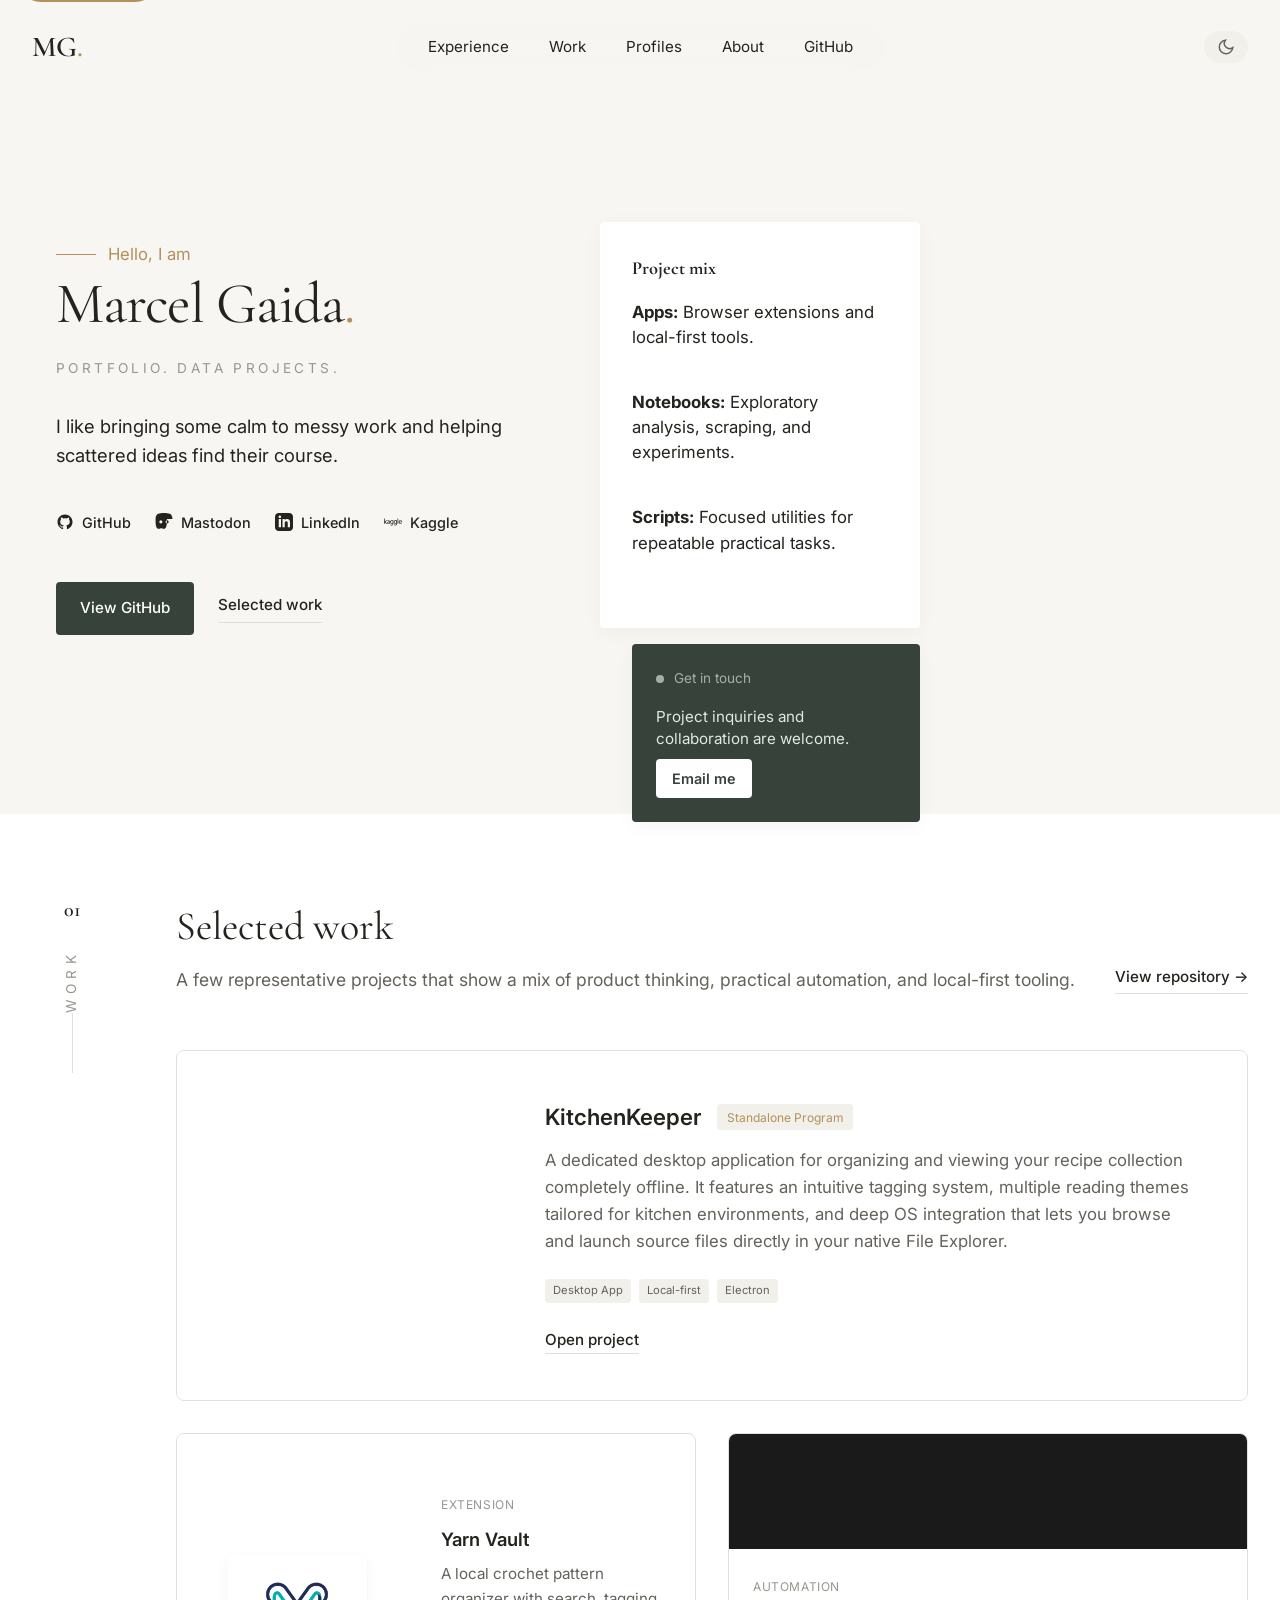
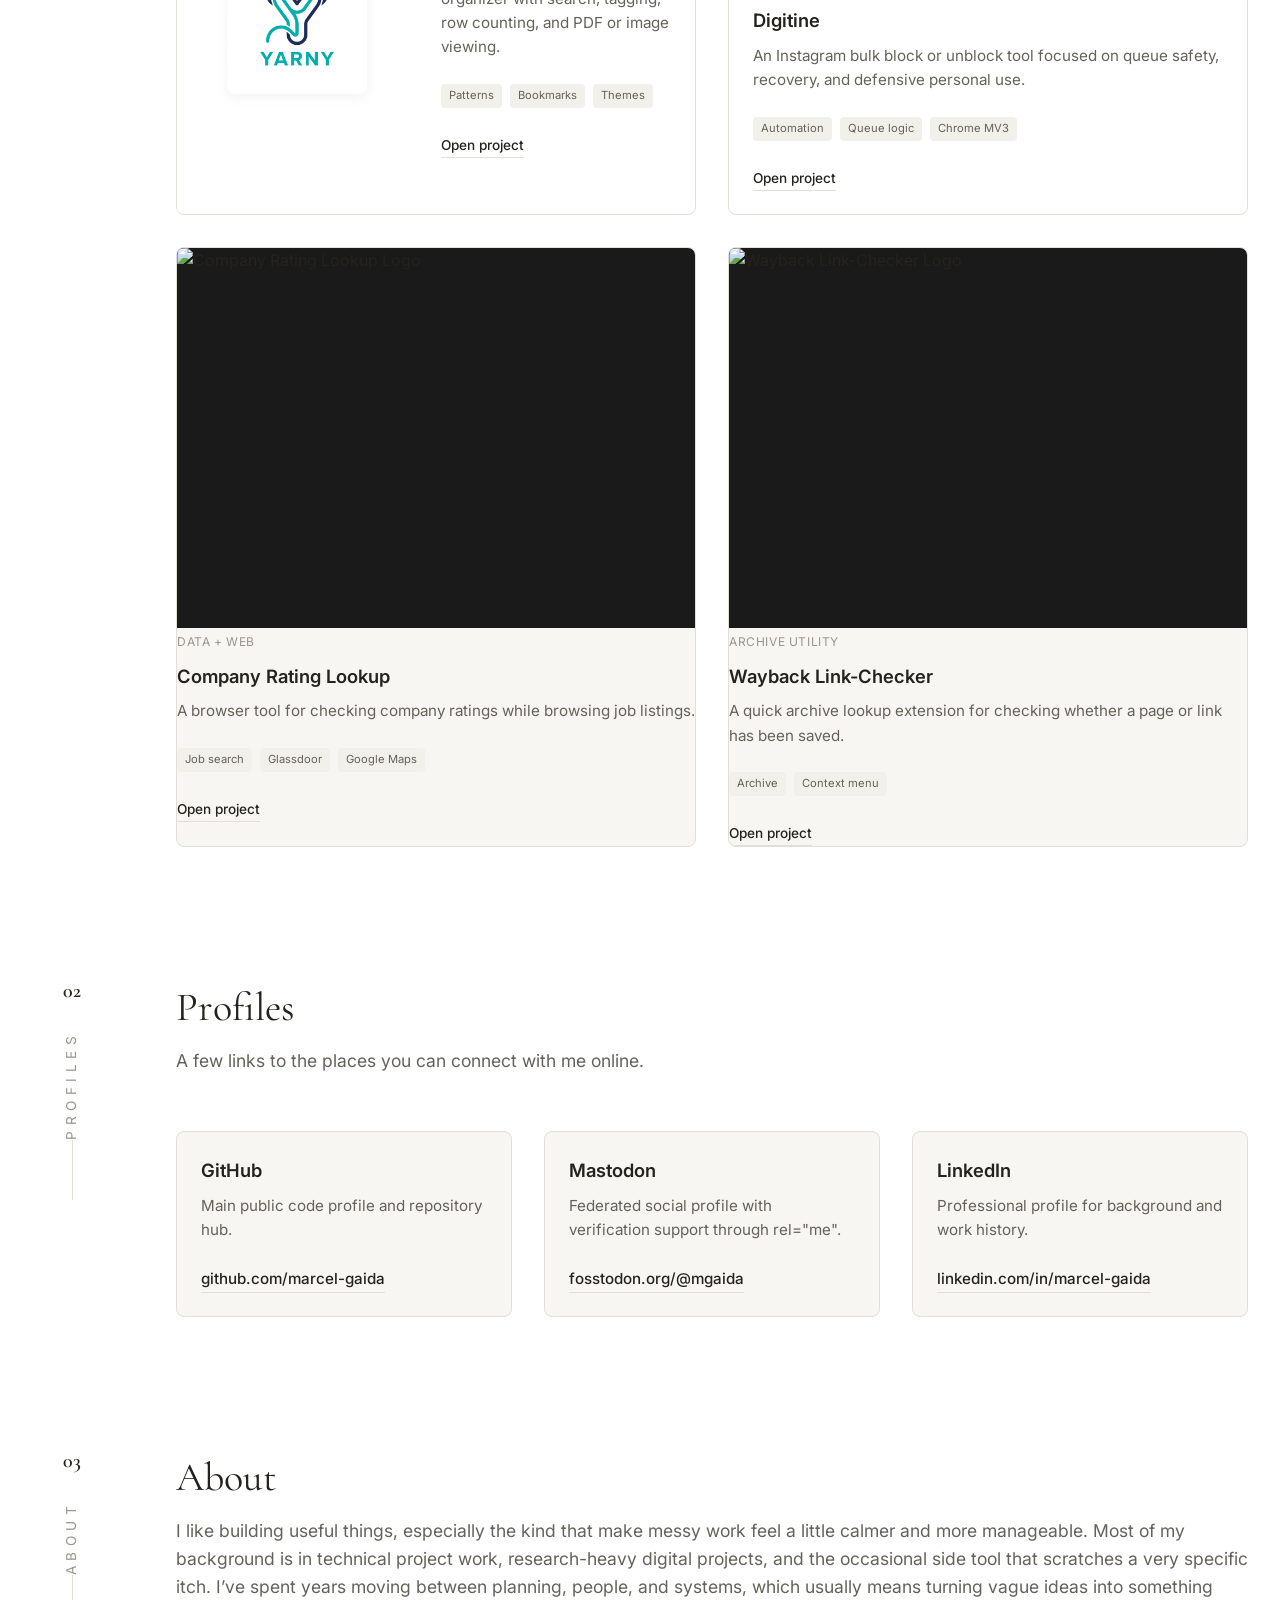
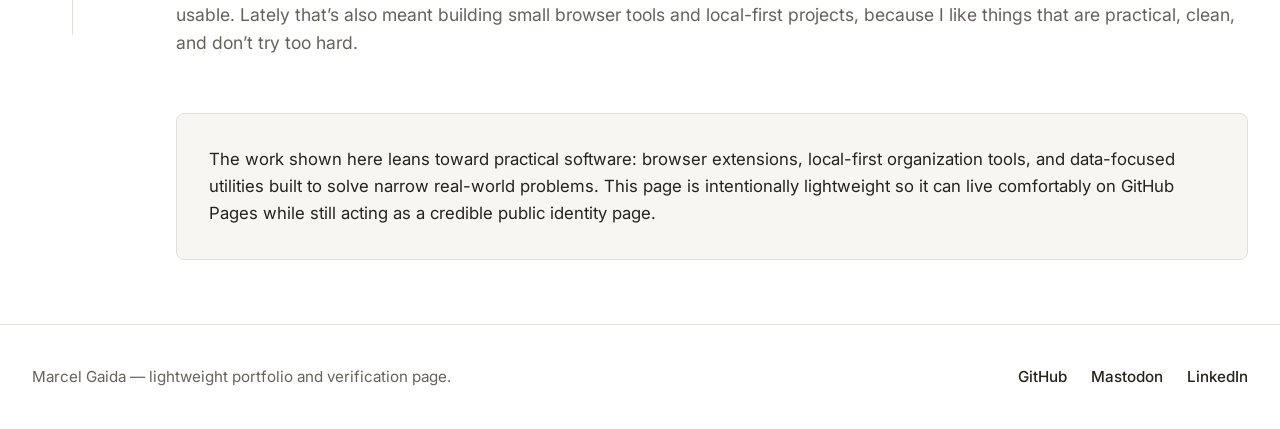
==== index.html @ 569f51d3 "Update index.html" ====
<!doctype html>
<html lang="en">
<head>
  <meta charset="utf-8">
  <meta name="viewport" content="width=device-width, initial-scale=1">
  <title>Marcel Gaida — Projects and profiles</title>
  <meta name="description" content="Marcel Gaida's personal homepage: a verification-friendly portfolio with selected projects, profile links">
  <meta property="og:title" content="Marcel Gaida">
  <meta property="og:description" content="Projects, profiles, and verification links.">
  <meta property="og:type" content="website">
  <meta name="theme-color" content="#f7f6f2">
  <link rel="me" href="https://github.com/marcel-gaida">
  <link rel="me" href="https://fosstodon.org/@mgaida">
  <link rel="me" href="https://linkedin.com/in/marcel-gaida">
  <link rel="stylesheet" href="style.css">
</head>
<body>
  <a class="skip-link" href="#content" style="position:absolute;left:1rem;top:-3rem;background:var(--accent);color:#fff;padding:.75rem 1rem;border-radius:999px;z-index:30;">Skip to content</a>
  <header class="site-header" id="top">
    <div class="container header-inner">
      <div class="header-left">
        <a class="brand" href="#top" aria-label="Marcel Gaida home">
          MG<span class="dot">.</span>
        </a>
      </div>
      <nav class="nav" aria-label="Primary">
        <a href="experience.html">Experience</a>
        <a href="#work">Work</a>
        <a href="#profiles">Profiles</a>
        <a href="#about">About</a>
        <a href="https://github.com/marcel-gaida" target="_blank" rel="me noopener noreferrer">GitHub</a>
      </nav>
      <div class="header-right">
        <button class="theme-toggle" type="button" data-theme-toggle aria-label="Switch to dark mode"></button>
      </div>
    </div>
  </header>

  <main id="content">
    <section class="container hero" aria-labelledby="intro-title">
      <div class="hero-left">
        <div class="hello-text"><span class="line"></span> Hello, I am  </div>
        <h1 id="intro-title" style="font-size: clamp(2.8rem, 4.5vw, 5.5rem);">Marcel Gaida<span class="dot">.</span></h1>
        <div class="subtitle">PORTFOLIO. DATA PROJECTS.</div>
        <p>I like bringing some calm to messy work and helping scattered ideas find their course.</p>
        
        <div class="social-row">
          <a href="https://github.com/marcel-gaida" target="_blank" rel="me noopener noreferrer"><svg width="18" height="18" viewBox="0 0 24 24" fill="currentColor"><path d="M12 2C6.477 2 2 6.477 2 12c0 4.42 2.865 8.166 6.839 9.489.5.092.682-.217.682-.482 0-.237-.008-.866-.013-1.7-2.782.603-3.369-1.34-3.369-1.34-.454-1.156-1.11-1.462-1.11-1.462-.908-.62.069-.608.069-.608 1.003.07 1.531 1.03 1.531 1.03.892 1.529 2.341 1.087 2.91.831.092-.646.35-1.086.636-1.336-2.22-.253-4.555-1.11-4.555-4.943 0-1.091.39-1.984 1.029-2.683-.103-.253-.446-1.27.098-2.647 0 0 .84-.269 2.75 1.025A9.578 9.578 0 0112 6.836c.85.004 1.705.114 2.504.336 1.909-1.294 2.747-1.025 2.747-1.025.546 1.379.203 2.394.1 2.647.64.699 1.028 1.592 1.028 2.683 0 3.842-2.339 4.687-4.566 4.935.359.309.678.919.678 1.852 0 1.336-.012 2.415-.012 2.743 0 .267.18.578.688.48C19.138 20.161 22 16.416 22 12c0-5.523-4.477-10-10-10z"/></svg> GitHub</a>
          <a href="https://fosstodon.org/@mgaida" target="_blank" rel="me noopener noreferrer"><svg width="18" height="18" viewBox="0 0 24 24" fill="currentColor"><path d="M23.193 7.879c0-5.206-3.411-6.732-3.411-6.732C18.062.357 15.108 0 12 0h-.005c-3.103 0-6.056.357-7.776 1.147 0 0-3.411 1.526-3.411 6.732 0 1.192-.023 2.618.015 4.129.124 5.092.934 9.043 4.135 9.043 1.708 0 2.331-.837 3.356-.837 1.025 0 1.648.837 3.356.837 3.2 0 4.01-3.95 4.135-9.043.039-1.511.015-2.937.015-4.129zm-15.35 6.071c-1.127 0-2.031-.96-2.031-2.148 0-1.189.904-2.149 2.031-2.149 1.127 0 2.031.96 2.031 2.149 0 1.188-.904 2.148-2.031 2.148zm8.314 0c-1.127 0-2.031-.96-2.031-2.148 0-1.189.904-2.149 2.031-2.149 1.127 0 2.031.96 2.031 2.149 0 1.188-.904 2.148-2.031 2.148z"/></svg> Mastodon</a>
          <a href="https://linkedin.com/in/marcel-gaida" target="_blank" rel="me noopener noreferrer"><svg width="18" height="18" viewBox="0 0 24 24" fill="currentColor"><path d="M19 0h-14c-2.761 0-5 2.239-5 5v14c0 2.761 2.239 5 5 5h14c2.762 0 5-2.239 5-5v-14c0-2.761-2.238-5-5-5zm-11 19h-3v-11h3v11zm-1.5-12.268c-.966 0-1.75-.79-1.75-1.764s.784-1.764 1.75-1.764 1.75.79 1.75 1.764-.783 1.764-1.75 1.764zm13.5 12.268h-3v-5.604c0-3.368-4-3.113-4 0v5.604h-3v-11h3v1.765c1.396-2.586 7-2.777 7 2.476v6.759z"/></svg> LinkedIn</a>
          <a href="https://www.kaggle.com/mgaida" target="_blank" rel="me noopener noreferrer"><svg width="18" height="18" viewBox="0 0 24 24" fill="currentColor"><path d="M.1025 7.3475c-.0681 0-.1022.0341-.1022.102v6.752c0 .0681.034.1022.1022.1022h.7049c.068 0 .1022-.034.1022-.1023v-1.481l.4187-.3985 1.5016 1.91c.041.0477.0884.0716.143.0716h.9091c.0476 0 .0748-.0135.0817-.0407.0135-.041.0066-.075-.0206-.1023l-1.9816-2.4618 1.9002-1.8384c.0204-.0205.0237-.051.01-.092-.0137-.0339-.0408-.051-.0816-.051h-.9398c-.0477 0-.0953.024-.143.0716L.9096 11.607V7.4496c0-.0679-.0342-.102-.1022-.102zm18.0417 0c-.068 0-.102.0341-.102.102v6.752c0 .0681.034.102.102.102h.705c.068 0 .102-.034.102-.102v-6.752c0-.068-.034-.102-.102-.102zM5.961 9.6254c-.5653 0-1.11.1806-1.6343.5415-.0545.0545-.0648.102-.0307.143l.3676.5208c.0272.0477.0717.0545.133.0204.3948-.2722.783-.4086 1.1644-.4086.2927 0 .5158.0886.669.2656.1532.1771.2197.3917.1992.6436-.6606.0681-1.1545.1495-1.4813.245-.8308.2383-1.2461.6913-1.2461 1.3586 0 .4222.1533.7695.4598 1.0419.3132.2654.6845.3982 1.1134.3982.4698 0 .8545-.1125 1.1542-.3372v.1432c0 .0682.0374.102.1123.102h.7048c.068 0 .102-.0338.102-.102V11.372c0-.6604-.2245-1.1406-.6739-1.4403-.3065-.2043-.6776-.3063-1.1134-.3063zm4.3225 0c-.6742 0-1.195.2622-1.5627.7865-.3133.4359-.4699.9671-.4699 1.5936 0 .6604.1634 1.2087.4903 1.6444.3744.4972.892.7455 1.5526.7455.5313 0 .9567-.1327 1.2768-.3982v.531c0 .858-.4122 1.287-1.236 1.287-.361 0-.732-.1907-1.1132-.572a.098.098 0 00-.0716-.0306c-.034 0-.0613.0102-.0817.0307l-.4802.48c-.0408.0613-.0375.1124.0103.1532.1361.1157.2554.2129.3576.2911.102.0783.1905.1413.2656.189.354.1975.7284.2961 1.1235.2961.6808 0 1.207-.1925 1.5781-.577.3711-.3848.5567-.9484.5567-1.6903V9.8196c0-.068-.034-.102-.102-.102h-.705c-.0682 0-.1021.034-.1021.102v.2043c-.3471-.2657-.7763-.3985-1.287-.3985zm4.8021 0c-.6742 0-1.195.2622-1.5627.7865-.3132.4359-.4699.9671-.4699 1.5936 0 .6604.1633 1.2087.4903 1.6444.3744.4972.892.7455 1.5526.7455.5311 0 .9566-.1327 1.2768-.3982v.531c0 .858-.4122 1.287-1.236 1.287-.361 0-.732-.1907-1.1133-.572a.098.098 0 00-.0716-.0306c-.034 0-.0612.0102-.0816.0307l-.48.48c-.0409.0613-.0376.1124.01.1532.1363.1157.2555.2129.3576.2911.1021.0783.1906.1413.2657.189.354.1975.7285.2961 1.1237.2961.6808 0 1.2068-.1925 1.5781-.577.371-.3848.5565-.9484.5565-1.6903V9.8196c0-.068-.034-.102-.102-.102h-.7049c-.0682 0-.1022.034-.1022.102v.2043c-.3474-.2657-.7763-.3985-1.287-.3985zm6.7457 0c-.6537 0-1.185.211-1.5936.6332-.4427.4632-.664 1.0283-.664 1.6956 0 .7083.225 1.2905.6743 1.7467.463.463 1.042.6945 1.7366.6945.6467 0 1.2154-.1838 1.7057-.5515.0545-.041.0545-.0884 0-.143l-.4802-.4903c-.041-.0409-.0919-.0409-.1533 0-.2998.2112-.6368.3167-1.0112.3167-.4222 0-.7729-.119-1.052-.3576-.2452-.2248-.3882-.5038-.429-.8375h3.3197c.0679 0 .1022-.0341.1022-.1023l.01-.2244c.0341-.6878-.1668-1.26-.6025-1.7162-.4224-.4426-.9432-.664-1.5627-.664zm-.0206.7865c.3268 0 .6062.1056.8377.3166.2452.211.371.4734.378.7865h-2.4618c.0613-.3269.2077-.5925.4392-.7968.2313-.2042.5004-.3063.8069-.3063zm-11.4249.102c.6196 0 1.0146.2181 1.1848.6538v1.6854c-.1702.4358-.5755.6538-1.2155.6538-.3133 0-.5687-.0986-.7661-.2963-.2656-.2518-.3983-.6538-.3983-1.2053 0-.9941.3984-1.4914 1.1951-1.4914zm4.802 0c.6196 0 1.0148.2181 1.1851.6538h-.0002v1.6854c-.1703.4358-.5755.6538-1.2155.6538-.3132 0-.5686-.0986-.7661-.2963-.2655-.2518-.3983-.6538-.3983-1.2053 0-.9941.3983-1.4914 1.195-1.4914zm-8.3586 1.6547v1.0215c-.286.286-.6675.412-1.1441.3779-.1703-.0135-.32-.0663-.4493-.1582-.1294-.0919-.2045-.2129-.2249-.3627-.0341-.2657.1158-.47.4495-.6129.2452-.1088.7013-.1974 1.3688-.2656z"/></svg> Kaggle</a>
        </div>
        
        <div class="hero-actions">
          <a href="https://github.com/marcel-gaida" target="_blank" rel="me noopener noreferrer" class="button button-primary">View GitHub</a>
          <a href="#work" class="text-link underlined">Selected work</a>
        </div>
      </div>
      <div class="hero-right">
        <div class="image-card"></div>
        <div class="quote-stack">
          <div class="quote-card">
            <h3 style="margin-bottom:1rem; font-size:1.15rem; font-family: var(--serif);">Project mix</h3>
            <p style="margin-top:0;"><strong>Apps:</strong> Browser extensions and local-first tools.</p>
            <p style="margin-top:0.5rem;"><strong>Notebooks:</strong> Exploratory analysis, scraping, and experiments.</p>
            <p style="margin-top:0.5rem;"><strong>Scripts:</strong> Focused utilities for repeatable practical tasks.</p>
          </div>
          <div class="current-card">
            <div class="current-label"><span class="pulse"></span> Get in touch</div>
            <p style="margin-bottom: 0.25rem;">Project inquiries and collaboration are welcome.</p>
            <a href="mailto:ankbuu3en@mozmail.com" target="_blank" rel="noopener noreferrer" class="button" style="display: inline-block; background: #fff; color: var(--green); padding: 0.5rem 1rem; border-radius: 4px; font-weight: 600; font-size: 0.9rem; margin-top: 0.25rem; text-decoration: none;">Email me</a>
          </div>
        </div>
      </div>
    </section>

    <section class="projects-section" id="work">
      <div class="projects-layout">
        <div class="projects-sidebar">
          <div class="sidebar-sticky">
            <div class="section-number">01</div>
            <div class="section-label">WORK</div>
          </div>
        </div>
        <div class="projects-content">
          <div class="section-head-new">
            <div>
              <h2 id="work-title">Selected work</h2>
              <p>A few representative projects that show a mix of product thinking, practical automation, and local-first tooling.</p>
            </div>
            <a href="https://github.com/marcel-gaida/five_sugar" target="_blank" rel="noopener noreferrer" class="text-link underlined">View repository &rarr;</a>
          </div>
          
          <div class="projects-grid">
            <!-- Featured -->
            <article class="project-card featured">
              <div class="project-media" style="background: url('https://raw.githubusercontent.com/marcel-gaida/five_sugar/6c8b5cc344b07d3a17465a9614760d9f1d17082a/apps/kitchenvault/icons/icon256.png') no-repeat center center; background-size: contain; background-color: var(--panel);"></div>
              <div class="project-body">
                <div>
                  <div class="project-header">
                    <h3>KitchenKeeper</h3>
                    <span class="badge">Standalone Program</span>
                  </div>
                  <p>A dedicated desktop application for organizing and viewing your recipe collection completely offline. It features an intuitive tagging system, multiple reading themes tailored for kitchen environments, and deep OS integration that lets you browse and launch source files directly in your native File Explorer.</p>
                  
                  <div class="tag-row">
                    <span class="tag">Desktop App</span>
                    <span class="tag">Local-first</span>
                    <span class="tag">Electron</span>
                  </div>
                  <div style="margin-top:1.5rem">
                    <a href="https://github.com/marcel-gaida/five_sugar/releases/tag/v1.0.0" target="_blank" rel="noopener noreferrer" class="text-link underlined">Open project</a>
                  </div>
                </div>
              </div>
            </article>

            <!-- Regular Cards -->
            <div class="smalls">
              <article class="project-card">
                <div class="project-media">
                  <img src="images/yarny_logo.png" alt="Yarn Vault Logo">
                </div>
                <div class="project-body">
                  <div class="project-header" style="margin-bottom:0.5rem">
                    <span style="font-size: 0.75rem; text-transform:uppercase; color:var(--faint); letter-spacing:0.05em;">Extension</span>
                  </div>
                  <h3>Yarn Vault</h3>
                  <p>A local crochet pattern organizer with search, tagging, row counting, and PDF or image viewing.</p>
                  <div class="tag-row" style="margin-bottom:1.5rem"><span class="tag">Patterns</span><span class="tag">Bookmarks</span><span class="tag">Themes</span></div>
                  <div><a href="https://github.com/marcel-gaida/five_sugar/tree/main/apps/yarnvault" target="_blank" class="text-link underlined" style="font-size:0.85rem">Open project</a></div>
                </div>
              </article>
              
              <article class="project-card" data-layout="stack">
                <div class="project-media" style="background-image: url('https://images.unsplash.com/photo-1455390582262-044cdead27d8?w=600&q=80')"></div>
                <div class="project-body">
                  <div class="project-header" style="margin-bottom:0.5rem">
                    <span style="font-size: 0.75rem; text-transform:uppercase; color:var(--faint); letter-spacing:0.05em;">Automation</span>
                  </div>
                  <h3>Digitine</h3>
                  <p>An Instagram bulk block or unblock tool focused on queue safety, recovery, and defensive personal use.</p>
                  <div class="tag-row" style="margin-bottom:1.5rem"><span class="tag">Automation</span><span class="tag">Queue logic</span><span class="tag">Chrome MV3</span></div>
                  <div><a href="https://github.com/marcel-gaida/five_sugar/tree/main/apps/digitine" target="_blank" class="text-link underlined" style="font-size:0.85rem">Open project</a></div>
                </div>
              </article>
              
              <article class="project-card">
                <div class="project-media">
                  <img src="https://raw.githubusercontent.com/marcel-gaida/five_sugar/main/apps/company-rating-lookup-1.1.6/icons/icon_overview_128.png" alt="Company Rating Lookup Logo">
                </div>
                <div class="project-body">
                  <div class="project-header" style="margin-bottom:0.5rem">
                    <span style="font-size: 0.75rem; text-transform:uppercase; color:var(--faint); letter-spacing:0.05em;">Data + web</span>
                  </div>
                  <h3>Company Rating Lookup</h3>
                  <p>A browser tool for checking company ratings while browsing job listings.</p>
                  <div class="tag-row" style="margin-bottom:1.5rem"><span class="tag">Job search</span><span class="tag">Glassdoor</span><span class="tag">Google Maps</span></div>
                  <div><a href="https://github.com/marcel-gaida/five_sugar/tree/main/apps/company-rating-lookup-1.1.6" target="_blank" class="text-link underlined" style="font-size:0.85rem">Open project</a></div>
                </div>
              </article>
              
              <article class="project-card">
                <div class="project-media">
                  <img src="https://raw.githubusercontent.com/marcel-gaida/five_sugar/main/apps/waybacklinkcheckerext/icon_full.png" alt="Wayback Link-Checker Logo">
                </div>
                <div class="project-body">
                   <div class="project-header" style="margin-bottom:0.5rem">
                    <span style="font-size: 0.75rem; text-transform:uppercase; color:var(--faint); letter-spacing:0.05em;">Archive utility</span>
                  </div>
                  <h3>Wayback Link-Checker</h3>
                  <p>A quick archive lookup extension for checking whether a page or link has been saved.</p>
                  <div class="tag-row" style="margin-bottom:1.5rem"><span class="tag">Archive</span><span class="tag">Context menu</span></div>
                  <div><a href="https://github.com/marcel-gaida/five_sugar/tree/main/apps/waybacklinkcheckerext" target="_blank" class="text-link underlined" style="font-size:0.85rem">Open project</a></div>
                </div>
              </article>
            </div>
          </div>
        </div>
      </div>
    </section>
    
    <section class="projects-section" id="profiles" style="padding-top: 0;">
      <div class="projects-layout">
        <div class="projects-sidebar">
          <div class="sidebar-sticky" style="top: 2rem;">
            <div class="section-number">02</div>
            <div class="section-label">PROFILES</div>
          </div>
        </div>
        <div class="projects-content">
          <div class="section-head-new">
            <div>
              <h2 id="profiles-title">Profiles</h2>
              <p>A few links to the places you can connect with me online.</p>
            </div>
          </div>
          
          <div class="smalls" style="grid-template-columns: repeat(auto-fit, minmax(200px, 1fr));">
            <article class="project-card" style="padding: 1.5rem;">
              <h3 style="font-size: 1.15rem; margin-bottom: 0.5rem;">GitHub</h3>
              <p style="color: var(--muted); margin-bottom: 1.5rem; font-size: 0.95rem;">Main public code profile and repository hub.</p>
              <a class="text-link underlined" rel="me" href="https://github.com/marcel-gaida" target="_blank" rel="noopener noreferrer">github.com/marcel-gaida</a>
            </article>
            
            <article class="project-card" style="padding: 1.5rem;">
              <h3 style="font-size: 1.15rem; margin-bottom: 0.5rem;">Mastodon</h3>
              <p style="color: var(--muted); margin-bottom: 1.5rem; font-size: 0.95rem;">Federated social profile with verification support through rel="me".</p>
              <a class="text-link underlined" rel="me" href="https://fosstodon.org/@mgaida" target="_blank" rel="noopener noreferrer">fosstodon.org/@mgaida</a>
            </article>
            
            <article class="project-card" style="padding: 1.5rem;">
              <h3 style="font-size: 1.15rem; margin-bottom: 0.5rem;">LinkedIn</h3>
              <p style="color: var(--muted); margin-bottom: 1.5rem; font-size: 0.95rem;">Professional profile for background and work history.</p>
              <a class="text-link underlined" rel="me" href="https://linkedin.com/in/marcel-gaida" target="_blank" rel="noopener noreferrer">linkedin.com/in/marcel-gaida</a>
            </article>
          </div>
        </div>
      </div>
    </section>

    <section class="projects-section" id="about" style="padding-top: 0; padding-bottom: 4rem;">
      <div class="projects-layout">
        <div class="projects-sidebar">
          <div class="sidebar-sticky" style="top: 2rem;">
            <div class="section-number">03</div>
            <div class="section-label">ABOUT</div>
          </div>
        </div>
        <div class="projects-content">
          <div class="section-head-new">
            <div>
              <h2 id="about-title">About</h2>
              <p>I like building useful things, especially the kind that make messy work feel a little calmer and more manageable. Most of my background is in technical project work, research-heavy digital projects, and the occasional side tool that scratches a very specific itch. I’ve spent years moving between planning, people, and systems, which usually means turning vague ideas into something usable. Lately that’s also meant building small browser tools and local-first projects, because I like things that are practical, clean, and don’t try too hard.</p>
            </div>
          </div>
          <div class="project-card" style="padding: 2rem;">
            <p style="color: var(--text); font-size: 1.05rem; line-height: 1.6;">The work shown here leans toward practical software: browser extensions, local-first organization tools, and data-focused utilities built to solve narrow real-world problems. This page is intentionally lightweight so it can live comfortably on GitHub Pages while still acting as a credible public identity page.</p>
          </div>
        </div>
      </div>
    </section>
  </main>
  
  <footer style="padding: 2.5rem 0; text-align: left; color: var(--muted); font-size: 0.95rem; background: var(--panel); border-top: 1px solid var(--border);">
    <div class="container" style="display: flex; justify-content: space-between; align-items: center; flex-wrap: wrap; gap: 1rem;">
      <p>Marcel Gaida — lightweight portfolio and verification page.</p>
      <div style="display: flex; gap: 1.5rem;">
        <a href="https://github.com/marcel-gaida" target="_blank" rel="me noopener noreferrer" class="text-link">GitHub</a>
        <a href="https://fosstodon.org/@mgaida" target="_blank" rel="me noopener noreferrer" class="text-link">Mastodon</a>
        <a href="https://linkedin.com/in/marcel-gaida" target="_blank" rel="me noopener noreferrer" class="text-link">LinkedIn</a>
      </div>
    </div>
  </footer>

  <script>
    (() => {
      const root = document.documentElement;
      const toggle = document.querySelector('[data-theme-toggle]');
      const saved = localStorage.getItem('theme');
      const prefersDark = matchMedia('(prefers-color-scheme: dark)').matches;
      let theme = saved || (prefersDark ? 'dark' : 'light');
      const setTheme = (next) => {
        theme = next;
        root.setAttribute('data-theme', theme);
        localStorage.setItem('theme', theme);
        if (!toggle) return;
        toggle.setAttribute('aria-label', 'Switch to ' + (theme === 'dark' ? 'light' : 'dark') + ' mode');
        toggle.innerHTML = theme === 'dark'
          ? '<svg width="18" height="18" viewBox="0 0 24 24" fill="none" stroke="currentColor" stroke-width="2" aria-hidden="true"><circle cx="12" cy="12" r="5"></circle><path d="M12 1v2M12 21v2M4.22 4.22l1.42 1.42M18.36 18.36l1.42 1.42M1 12h2M21 12h2M4.22 19.78l1.42-1.42M18.36 5.64l1.42-1.42"></path></svg>'
          : '<svg width="18" height="18" viewBox="0 0 24 24" fill="none" stroke="currentColor" stroke-width="2" aria-hidden="true"><path d="M21 12.79A9 9 0 1 1 11.21 3 7 7 0 0 0 21 12.79z"></path></svg>';
      };
      setTheme(theme);
      if (toggle) toggle.addEventListener('click', () => setTheme(theme === 'dark' ? 'light' : 'dark'));
      
      const header = document.querySelector('.site-header');
      if(header) {
        addEventListener('scroll', () => header.classList.toggle('scrolled', scrollY > 10), { passive: true });
      }

      // Auto-detect layout
      document.querySelectorAll('.project-card').forEach(card => {
        const layout = card.getAttribute('data-layout');
        if (layout) {
          card.classList.add(layout);
          return;
        }
        
        const img = card.querySelector('.project-media img');
        if (img) {
          if (img.complete) {
            applyLayout(card, img);
          } else {
            img.onload = () => applyLayout(card, img);
          }
        }
      });
      
      function applyLayout(card, img) {
        const w = img.naturalWidth;
        const h = img.naturalHeight;
        if (!w || !h) return;
        
        const diff = Math.abs(w - h) / Math.max(w, h);
        if (diff < 0.18) {
          card.classList.add('split');
        } else if (w > h) {
          card.classList.add('stack');
        } else {
          card.classList.add('split'); // fallback
        }
      }
    })();
  </script>
  <script>
    document.addEventListener('DOMContentLoaded', () => {
      const imgs = document.querySelectorAll('.project-card.split .project-media img');
      imgs.forEach(img => {
        const tempImg = new Image();
        tempImg.crossOrigin = 'anonymous';
        tempImg.onload = () => {
          try {
            const canvas = document.createElement('canvas');
            canvas.width = tempImg.naturalWidth;
            canvas.height = tempImg.naturalHeight;
            const ctx = canvas.getContext('2d', { willReadFrequently: true });
            ctx.drawImage(tempImg, 0, 0);
            
            const isTransparent = (x, y) => {
              const pixel = ctx.getImageData(x, y, 1, 1).data;
              return pixel[3] < 10;
            };
            
            const w = canvas.width;
            const h = canvas.height;
            // Check the 4 corners, offset by 2px to avoid edge artifacts
            if (isTransparent(2, 2) && isTransparent(w - 3, 2) && isTransparent(2, h - 3) && isTransparent(w - 3, h - 3)) {
              img.classList.add('needs-padding');
            } else {
              img.classList.remove('needs-padding');
            }
          } catch (e) {
            console.warn('Could not auto-detect transparency:', e);
          }
        };
        tempImg.src = img.src;
      });
    });
  </script>
</body>
</html>
---- style.css ----
@import url('https://fonts.googleapis.com/css2?family=Cormorant+Garamond:wght@400;600&family=Inter:wght@400;500;600&display=swap');

:root, [data-theme="light"] {
  --bg: #f7f6f2;
  --panel: #ffffff;
  --panel-2: #f1f0eb;
  --text: #25231d;
  --muted: #65625b;
  --faint: #9a968f;
  --border: #e2dfd9;
  --accent: #b4915a;
  --green: #37423b;
  --shadow: 0 10px 40px rgba(0,0,0,0.06);
  --shadow-card: 0 4px 20px rgba(0,0,0,0.04);
  --radius: 8px;
  --content: 100%;

  --serif: 'Cormorant Garamond', Georgia, serif;
  --sans: 'Inter', system-ui, sans-serif;
}

[data-theme="dark"] {
  --bg: #141311;
  --panel: #1d1c1a;
  --panel-2: #2a2825;
  --text: #e6e3dd;
  --muted: #9e9a93;
  --faint: #6b6863;
  --border: #383632;
  --accent: #cfa86d;
  --green: #48574d;
  --shadow: 0 20px 40px rgba(0,0,0,0.3);
  --shadow-card: 0 4px 20px rgba(0,0,0,0.2);
}

* { box-sizing: border-box; }
body {
  margin: 0;
  background: var(--bg);
  color: var(--text);
  font-family: var(--sans);
  line-height: 1.6;
  overflow-x: hidden;
}
a { color: inherit; text-decoration: none; }
h1, h2, h3, p { margin: 0; }
img { display: block; max-width: 100%; }
button { font: inherit; cursor: pointer; border: none; background: none; }

.container {
  max-width: var(--content);
  margin: 0 auto;
  padding: 0 2rem;
}

/* Header */
.site-header {
  padding: 1.5rem 0;
  position: relative;
  z-index: 10;
}
.header-inner {
  display: grid;
  grid-template-columns: 1fr auto 1fr;
  align-items: center;
}
.header-left {
  display: flex;
  justify-content: flex-start;
}
.header-right {
  display: flex;
  justify-content: flex-end;
}
.brand {
  font-family: var(--serif);
  font-size: 1.8rem;
  font-weight: 600;
  color: var(--text);
  display: flex;
  align-items: baseline;
}
.dot {
  color: var(--accent);
}

.nav {
  display: flex;
  gap: 2.5rem;
  align-items: center;
  background: color-mix(in srgb, var(--bg) 60%, transparent);
  backdrop-filter: blur(16px);
  -webkit-backdrop-filter: blur(16px);
  padding: 0.6rem 2rem;
  border-radius: 999px;
}
.nav a {
  font-size: 0.95rem;
  color: var(--text);
}
.nav a:hover {
  color: var(--muted);
}
.theme-toggle {
  display: flex;
  align-items: center;
  justify-content: center;
  width: 44px;
  height: 32px;
  border-radius: 20px;
  background: var(--panel-2);
  color: var(--muted);
}

/* Hero Section */
.hero {
  display: grid;
  grid-template-columns: 1fr 1fr;
  gap: 3rem;
  padding-top: 4rem;
  padding-bottom: 6rem;
  align-items: center;
}

.hero-left {
  padding-left: 1.5rem;
  padding-right: 2rem;
}

.hello-text {
  display: flex;
  align-items: center;
  gap: 0.75rem;
  color: var(--accent);
  font-size: 1.05rem;
  margin-bottom: 0.5rem;
}
.hello-text .line {
  width: 40px;
  height: 1px;
  background: var(--accent);
}

.hero h1 {
  font-family: var(--serif);
  font-size: clamp(4rem, 5.5vw, 6.5rem);
  line-height: 1;
  font-weight: 400;
  margin-bottom: 1.5rem;
  letter-spacing: -0.02em;
}

.subtitle {
  font-size: 0.85rem;
  letter-spacing: 0.25em;
  color: var(--faint);
  margin-bottom: 2rem;
}

.hero p {
  font-size: 1.15rem;
  color: var(--text);
  max-width: 48ch;
  line-height: 1.6;
  margin-bottom: 2.5rem;
}

.social-row {
  display: flex;
  gap: 1.5rem;
  margin-bottom: 3rem;
  flex-wrap: wrap;
}
.social-row a {
  display: flex;
  align-items: center;
  gap: 0.5rem;
  font-size: 0.9rem;
  color: var(--text);
  font-weight: 500;
}
.social-row svg {
  color: var(--text);
}

.hero-actions {
  display: flex;
  align-items: center;
  gap: 1.5rem;
}
.button {
  display: inline-flex;
  align-items: center;
  padding: 0.9rem 1.5rem;
  border-radius: 4px;
  font-size: 0.95rem;
  font-weight: 500;
  transition: opacity 0.2s;
}
.button-primary {
  background: var(--green);
  color: #fff;
}
.button-primary:hover {
  opacity: 0.9;
}
.text-link {
  font-size: 0.95rem;
  color: var(--text);
  font-weight: 500;
}
.text-link.underlined {
  border-bottom: 1px solid var(--border);
  padding-bottom: 4px;
}

/* Hero Right */
.hero-right {
  position: relative;
}
.hero-right::before {
  content: '';
  position: absolute;
  top: -15rem;
  bottom: -6rem;
  left: 0;
  width: 55vw; /* ensures it reaches the right edge */
  background: url('https://raw.githubusercontent.com/marcel-gaida/marcel-gaida.github.io/fd7a0749d4dff8e6146ea07e0451eb1172d1c4ac/images/medusa.jpg') center/cover;
  clip-path: polygon(15% 0, 100% 0, 100% 100%, 0 100%);
  z-index: 0;
}
.image-card {
  height: 560px;
  visibility: hidden;
}
.quote-stack {
  position: absolute;
  top: 4rem;
  left: -4rem;
  z-index: 10;
  display: grid;
  gap: 1rem;
  width: 320px;
}
.quote-card {
  background: var(--panel);
  padding: 2rem;
  border-radius: 4px;
  box-shadow: var(--shadow-card);
  position: relative;
}
.quote-mark {
  color: var(--accent);
  font-family: var(--serif);
  font-size: 4rem;
  line-height: 0;
  position: absolute;
  top: 3.5rem;
  left: 2rem;
}
.quote-card p {
  margin-top: 1.5rem;
  font-size: 1.05rem;
  color: var(--text);
  line-height: 1.5;
}
.quote-author {
  margin-top: 1rem;
  color: var(--accent);
  font-size: 0.9rem;
}

.current-card {
  background: var(--green);
  color: #fff;
  padding: 1.5rem;
  border-radius: 4px;
  box-shadow: var(--shadow-card);
  margin-left: 2rem;
}
.current-label {
  display: flex;
  align-items: center;
  gap: 0.6rem;
  font-size: 0.85rem;
  color: #a3b1a5;
  margin-bottom: 1rem;
}
.pulse {
  width: 8px;
  height: 8px;
  background: #a3b1a5;
  border-radius: 50%;
}
.current-card p {
  font-size: 0.95rem;
  line-height: 1.5;
  color: #e2e8e3;
}

.location {
  position: absolute;
  bottom: 2rem;
  right: 2rem;
  color: #fff;
  text-align: right;
  text-shadow: 0 1px 4px rgba(0,0,0,0.5);
}

/* Projects Section */
.projects-section {
  padding: 5rem 0 8rem;
  background: var(--panel);
}
.projects-layout {
  max-width: var(--content);
  margin: 0 auto;
  padding: 0 2rem;
  display: grid;
  grid-template-columns: 80px 1fr;
  gap: 4rem;
}

.sidebar-sticky {
  position: sticky;
  top: 4rem;
  display: flex;
  flex-direction: column;
  align-items: center;
}
.section-number {
  font-family: var(--serif);
  font-size: 1.25rem;
  font-weight: 600;
  margin-bottom: 1.5rem;
}
.sidebar-sticky::after {
  content: '';
  width: 1px;
  height: 60px;
  background: var(--border);
  margin-bottom: 1.5rem;
}
.section-label {
  writing-mode: vertical-rl;
  transform: rotate(180deg);
  letter-spacing: 0.4em;
  font-size: 0.85rem;
  color: var(--faint);
}


.section-head-new {
  display: flex;
  justify-content: space-between;
  align-items: flex-end;
  margin-bottom: 3.5rem;
}
.section-head-new h2 {
  font-family: var(--serif);
  font-size: 2.5rem;
  font-weight: 400;
  margin-bottom: 0.5rem;
}
.section-head-new p {
  color: var(--muted);
  font-size: 1.1rem;
}

.projects-grid {
  display: grid;
  gap: 2rem;
}

.project-card {
  background: var(--bg);
  border: 1px solid var(--border);
  border-radius: var(--radius);
  overflow: hidden;
}

/* Featured Card */
.project-card.featured {
  display: flex;
  flex-direction: row;
  align-items: stretch;
}
.project-media {
  height: 380px;
  background: #1a1a1a url('https://images.unsplash.com/photo-1551288049-bebda4e38f71?w=1200&q=80') center/cover;
}
.project-card.featured .project-media {
  width: 320px;
  flex: 0 0 auto;
  height: auto;
  padding: 2rem;
}
.project-card.featured .project-body {
  padding: 3rem;
  flex: 1;
  display: flex;
  flex-direction: column;
  justify-content: center;
  background: var(--panel);
}
.project-card.featured .project-header {
  display: flex;
  align-items: center;
  gap: 1rem;
  margin-bottom: 0.75rem;
}
.project-card.featured h3 {
  font-size: 1.4rem;
  font-weight: 600;
}
.badge {
  background: var(--panel-2);
  padding: 0.2rem 0.6rem;
  border-radius: 4px;
  font-size: 0.75rem;
  color: var(--accent);
}
.project-card.featured p {
  color: var(--muted);
  font-size: 1.05rem;
  margin-bottom: 1.5rem;
}

/* Smalls Grid */
.smalls {
  display: grid;
  grid-template-columns: repeat(2, 1fr);
  gap: 2rem;
}
/* Dynamic Layout Cards */
.project-card.split {
  display: flex;
  align-items: stretch;
  gap: 0;
  background: var(--panel);
}
.project-card.split .project-media {
  width: 240px;
  aspect-ratio: 1 / 1;
  flex: 0 0 auto;
  background: var(--panel);
  display: grid;
  place-items: center;
  padding: 1.5rem;
}
.project-card.split .project-media img {
  width: 140px;
  height: 140px;
  object-fit: contain;
  background-color: #ffffff;
  border-radius: var(--radius);
  box-shadow: 0 4px 12px rgba(0,0,0,0.05);
  box-sizing: border-box;
}
.project-card.split .project-media img.needs-padding {
  padding: 1.25rem;
}
.project-card.split .project-body {
  padding: 1.5rem;
  flex: 1;
  display: flex;
  flex-direction: column;
  justify-content: center;
}

.project-card.stack {
  display: flex;
  flex-direction: column;
  background: var(--panel);
  height: 100%;
}
.project-card.stack .project-media {
  width: 100%;
  flex: 1 1 0;
  min-height: 0;
  background-size: cover;
  background-position: center;
}
.project-card.stack .project-media img {
  width: 100%;
  height: 100%;
  object-fit: cover;
}
.project-card.stack .project-body {
  padding: 1.5rem;
  flex: 1;
  display: flex;
  flex-direction: column;
}

.smalls .project-card h3 {
  font-size: 1.15rem;
  font-weight: 600;
  margin-bottom: 0.5rem;
}
.smalls .project-card p {
  font-size: 0.95rem;
  color: var(--muted);
  margin-bottom: 1.5rem;
}

.tag-row {
  display: flex;
  gap: 0.5rem;
  flex-wrap: wrap;
}
.tag {
  background: var(--panel-2);
  padding: 0.2rem 0.5rem;
  border-radius: 4px;
  font-size: 0.7rem;
  color: var(--muted);
  white-space: nowrap;
  display: inline-flex;
  align-items: center;
}

/* CV Hero */
.cv-hero {
  display: grid;
  grid-template-columns: 1.5fr 1fr;
  gap: 4rem;
  align-items: center;
}
.cv-name {
  font-family: var(--serif);
  font-size: clamp(2.5rem, 4vw, 4rem);
  color: var(--text);
  margin-bottom: 0.5rem;
  margin-top: 0;
}
.cv-meta {
  color: var(--muted);
  font-size: 0.95rem;
  margin-bottom: 2rem;
}
.cv-summary {
  font-size: 1.05rem;
  line-height: 1.6;
  color: var(--text);
}
.cv-availability {
  background: var(--panel);
  border: 1px solid var(--border);
  padding: 1.5rem;
  border-radius: var(--radius);
  position: relative;
}
.cv-available-dot {
  width: 10px;
  height: 10px;
  background: var(--green);
  border-radius: 50%;
  position: absolute;
  top: 1.5rem;
  right: 1.5rem;
}
.cv-availability .button-outline {
  border: 1px solid var(--border);
  color: var(--text);
  margin-left: 0.5rem;
}

/* Experience CV Layout */
.cv-section {
  padding-top: 4rem;
  padding-bottom: 6rem;
}
.cv-layout {
  display: grid;
  grid-template-columns: 1.5fr 1fr;
  gap: 4rem;
}

/* Timeline */
.timeline {
  display: flex;
  flex-direction: column;
  gap: 2rem;
  margin-top: 1rem;
}
.timeline-entry {
  display: grid;
  grid-template-columns: 120px 24px 1fr;
  gap: 1.5rem;
}
.timeline-date {
  font-size: 0.9rem;
  color: var(--text);
  font-weight: 500;
  text-align: right;
  padding-top: 0.2rem;
}
.timeline-line {
  display: flex;
  justify-content: center;
  position: relative;
}
.timeline-line::before {
  content: '';
  position: absolute;
  top: 0.8rem;
  bottom: -3.5rem;
  width: 1px;
  background: var(--border);
}
.timeline-entry:last-child .timeline-line::before {
  display: none;
}
.timeline-dot {
  width: 12px;
  height: 12px;
  background: var(--text);
  border-radius: 50%;
  position: relative;
  top: 0.4rem;
  z-index: 2;
}

/* Timeline Card */
.timeline-card {
  background: var(--panel);
  border: 1px solid var(--border);
  border-radius: var(--radius);
  padding: 1.5rem;
}
.timeline-card h3 {
  font-size: 1.15rem;
  font-weight: 500;
  margin-bottom: 0.25rem;
  color: var(--text);
}
.timeline-subtitle {
  font-size: 0.85rem;
  color: #c9935a;
  font-weight: 500;
  margin-bottom: 1rem;
}
.timeline-card p {
  font-size: 0.95rem;
  line-height: 1.5;
  color: var(--muted);
}

/* Skills */
.cv-right {
  display: flex;
  flex-direction: column;
  gap: 2.5rem;
}
.skills-group h4 {
  font-size: 1.05rem;
  font-weight: 500;
  margin-bottom: 1rem;
  color: var(--text);
}
.skill-tag {
  background: var(--panel);
  border: 1px solid var(--border);
  padding: 0.35rem 0.8rem;
  border-radius: 4px;
  font-size: 0.85rem;
  color: var(--text);
  white-space: nowrap;
}

@media (max-width: 992px) {
  .hero { grid-template-columns: 1fr; gap: 4rem; }
  .hero-right::before { left: -2rem; width: 100vw; }
  .quote-stack { position: relative; top: -3rem; left: 1rem; }
  .projects-layout { grid-template-columns: 1fr; gap: 2rem; }
  .projects-sidebar { display: none; }
  .smalls { grid-template-columns: 1fr; }
  .project-card.split { flex-direction: column; }
  .project-card.split .project-media { width: 100%; aspect-ratio: auto; height: 220px; }
  .project-card.featured { flex-direction: column; }
  .project-card.featured .project-media { width: 100%; height: 280px; }
  .cv-layout { grid-template-columns: 1fr; }
  .timeline-entry { grid-template-columns: 80px 20px 1fr; gap: 1rem; }
  .cv-hero { grid-template-columns: 1fr; gap: 2rem; }
}
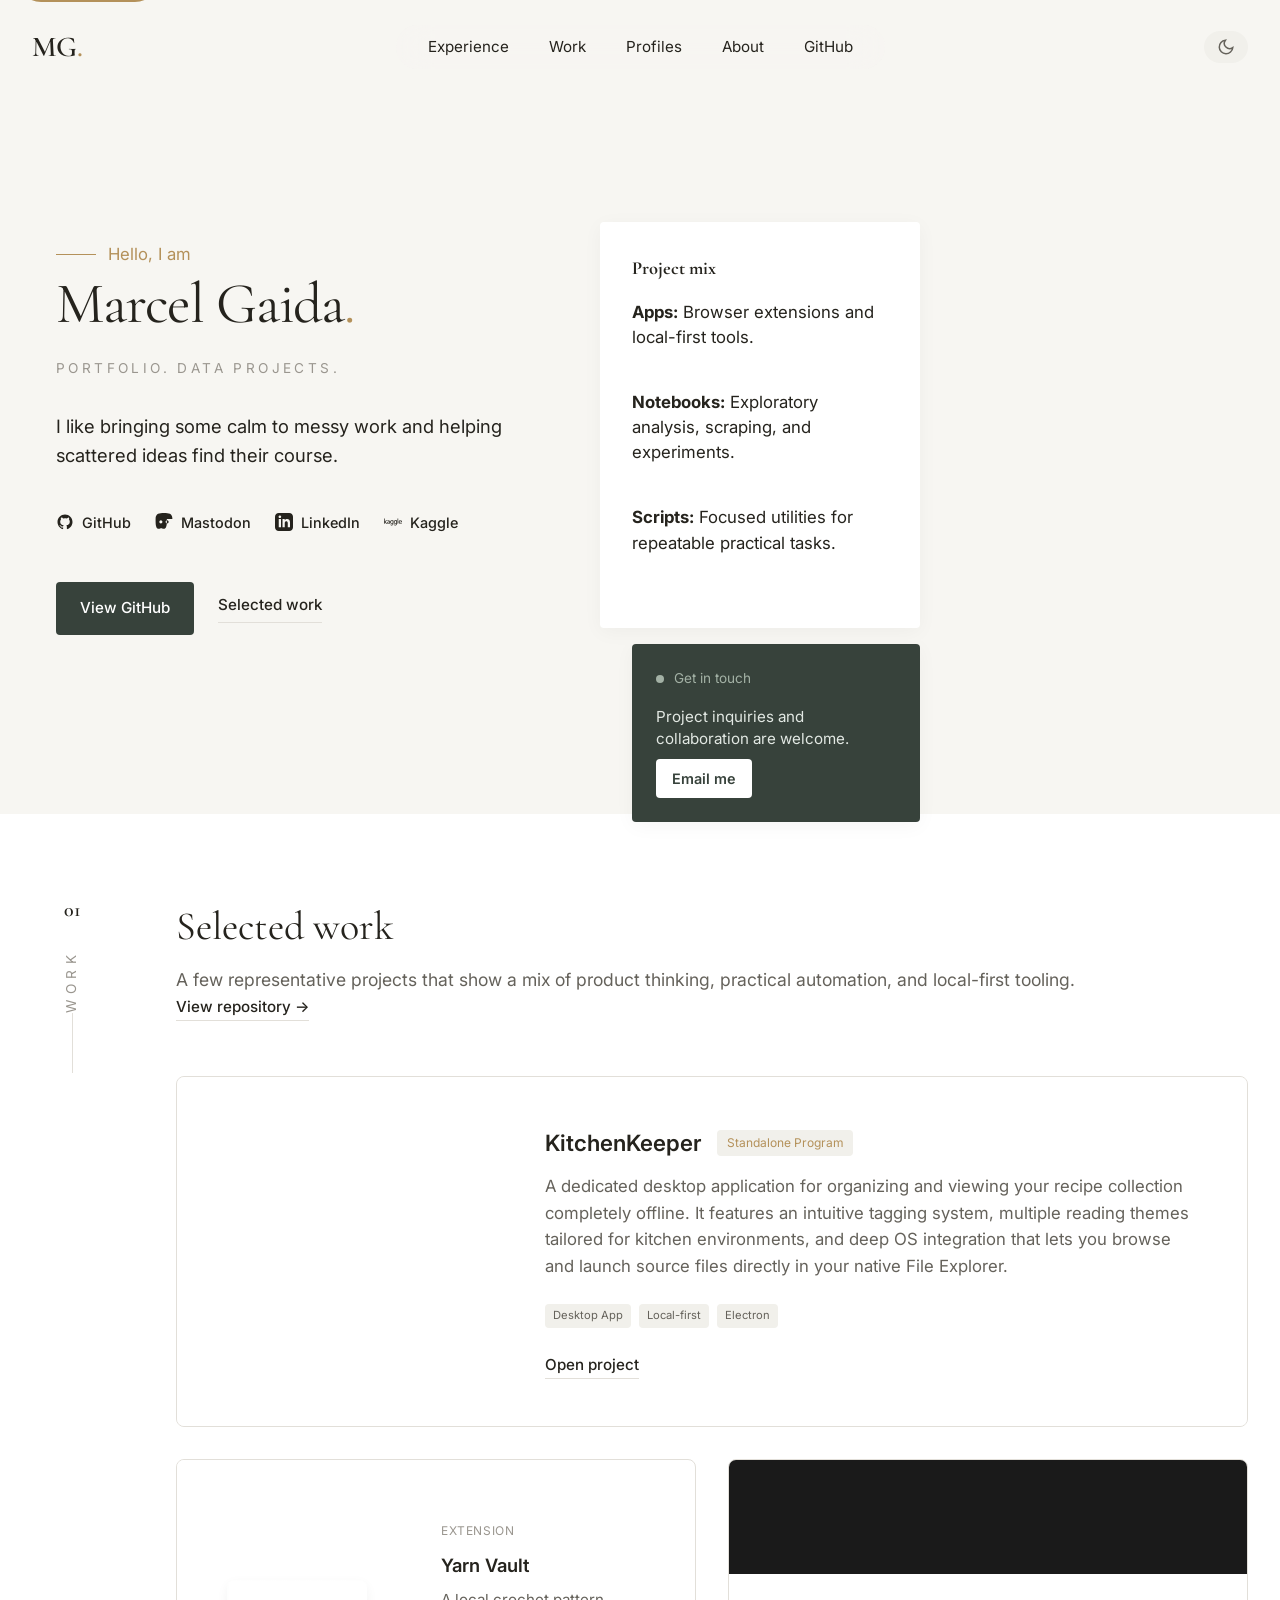
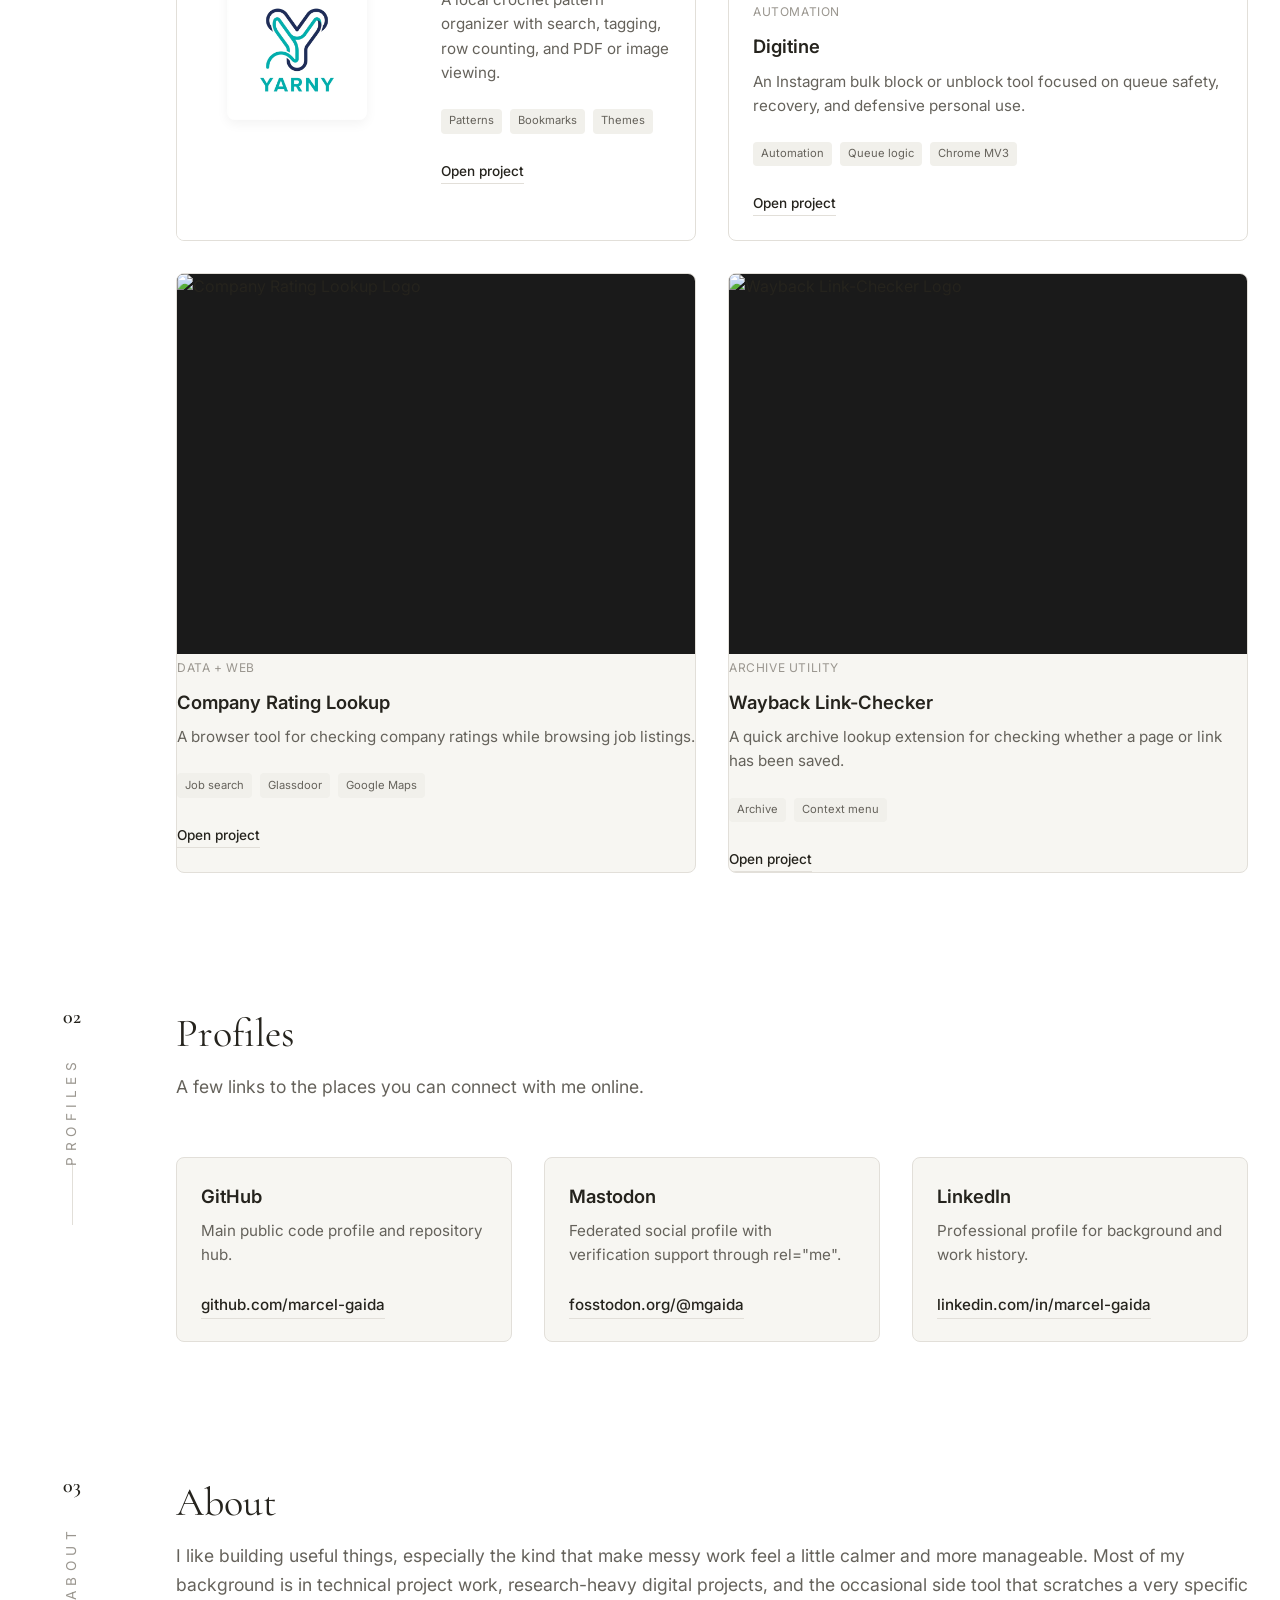
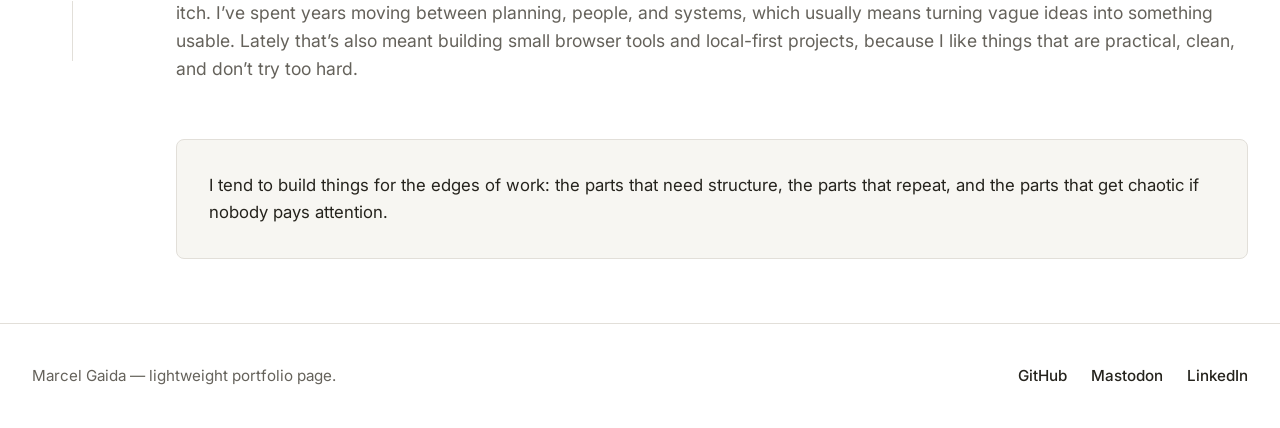
==== commit 575deec5: "Refine portfolio content and links Updated portfolio description and moved repository link." ====
--- a/index.html
+++ b/index.html
@@ -89,8 +89,8 @@
             <div>
               <h2 id="work-title">Selected work</h2>
               <p>A few representative projects that show a mix of product thinking, practical automation, and local-first tooling.</p>
+              <a href="https://github.com/marcel-gaida/five_sugar" target="_blank" rel="noopener noreferrer" class="text-link underlined">View repository &rarr;</a>
             </div>
-            <a href="https://github.com/marcel-gaida/five_sugar" target="_blank" rel="noopener noreferrer" class="text-link underlined">View repository &rarr;</a>
           </div>
           
           <div class="projects-grid">
@@ -237,7 +237,7 @@
             </div>
           </div>
           <div class="project-card" style="padding: 2rem;">
-            <p style="color: var(--text); font-size: 1.05rem; line-height: 1.6;">The work shown here leans toward practical software: browser extensions, local-first organization tools, and data-focused utilities built to solve narrow real-world problems. This page is intentionally lightweight so it can live comfortably on GitHub Pages while still acting as a credible public identity page.</p>
+            <p style="color: var(--text); font-size: 1.05rem; line-height: 1.6;">I tend to build things for the edges of work: the parts that need structure, the parts that repeat, and the parts that get chaotic if nobody pays attention.</p>
           </div>
         </div>
       </div>
@@ -246,7 +246,7 @@
   
   <footer style="padding: 2.5rem 0; text-align: left; color: var(--muted); font-size: 0.95rem; background: var(--panel); border-top: 1px solid var(--border);">
     <div class="container" style="display: flex; justify-content: space-between; align-items: center; flex-wrap: wrap; gap: 1rem;">
-      <p>Marcel Gaida — lightweight portfolio and verification page.</p>
+      <p>Marcel Gaida — lightweight portfolio page.</p>
       <div style="display: flex; gap: 1.5rem;">
         <a href="https://github.com/marcel-gaida" target="_blank" rel="me noopener noreferrer" class="text-link">GitHub</a>
         <a href="https://fosstodon.org/@mgaida" target="_blank" rel="me noopener noreferrer" class="text-link">Mastodon</a>
--- a/style.css
+++ b/style.css
@@ -670,9 +670,22 @@
 }
 
 @media (max-width: 992px) {
+  .header-inner {
+    grid-template-columns: 1fr auto;
+    gap: 1.5rem;
+  }
+  .nav {
+    grid-column: 1 / -1;
+    flex-wrap: wrap;
+    justify-content: center;
+    gap: 1rem 1.5rem;
+    padding: 1rem;
+    border-radius: 16px;
+  }
   .hero { grid-template-columns: 1fr; gap: 4rem; }
-  .hero-right::before { left: -2rem; width: 100vw; }
-  .quote-stack { position: relative; top: -3rem; left: 1rem; }
+  .hero-right::before { left: -2rem; width: 100vw; top: 0; bottom: auto; height: 350px; clip-path: polygon(0 0, 100% 0, 100% 100%, 0 95%); }
+  .image-card { height: 350px; }
+  .quote-stack { position: relative; top: -4rem; left: 0; width: 100%; }
   .projects-layout { grid-template-columns: 1fr; gap: 2rem; }
   .projects-sidebar { display: none; }
   .smalls { grid-template-columns: 1fr; }
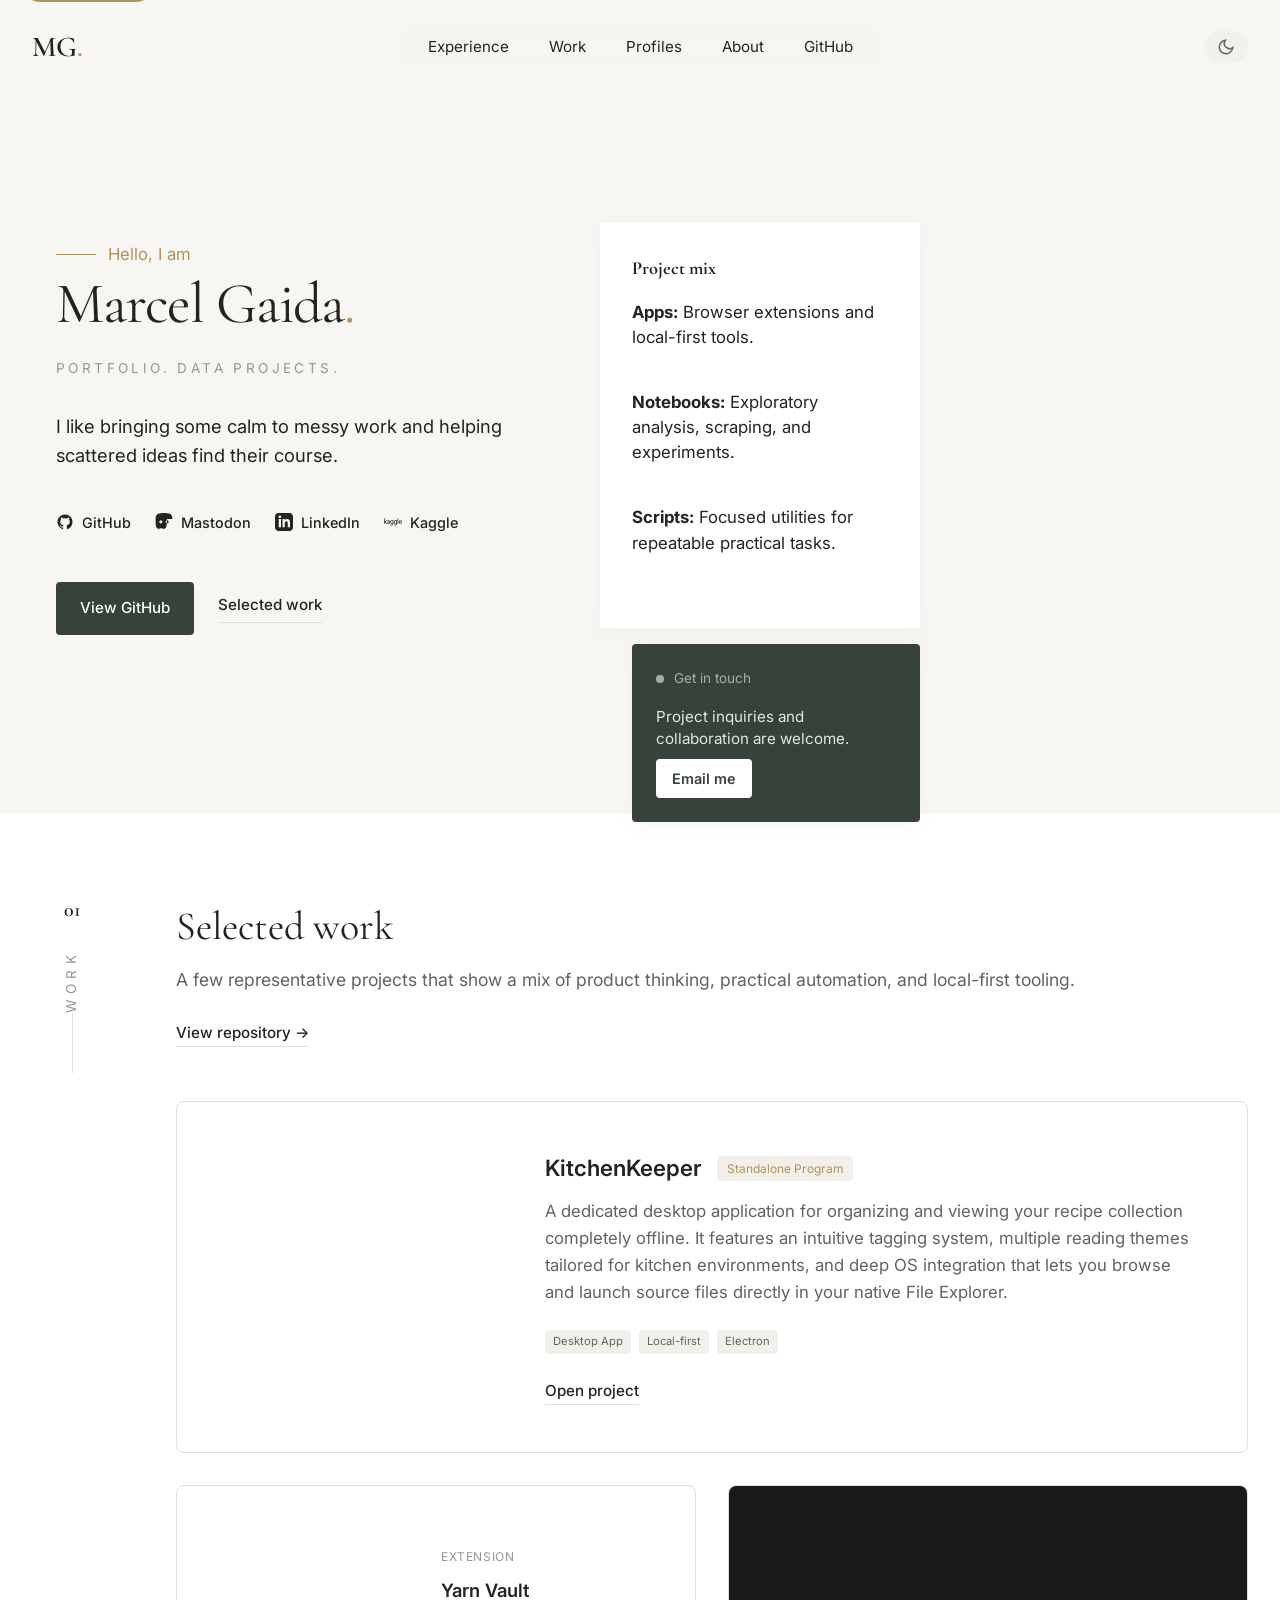
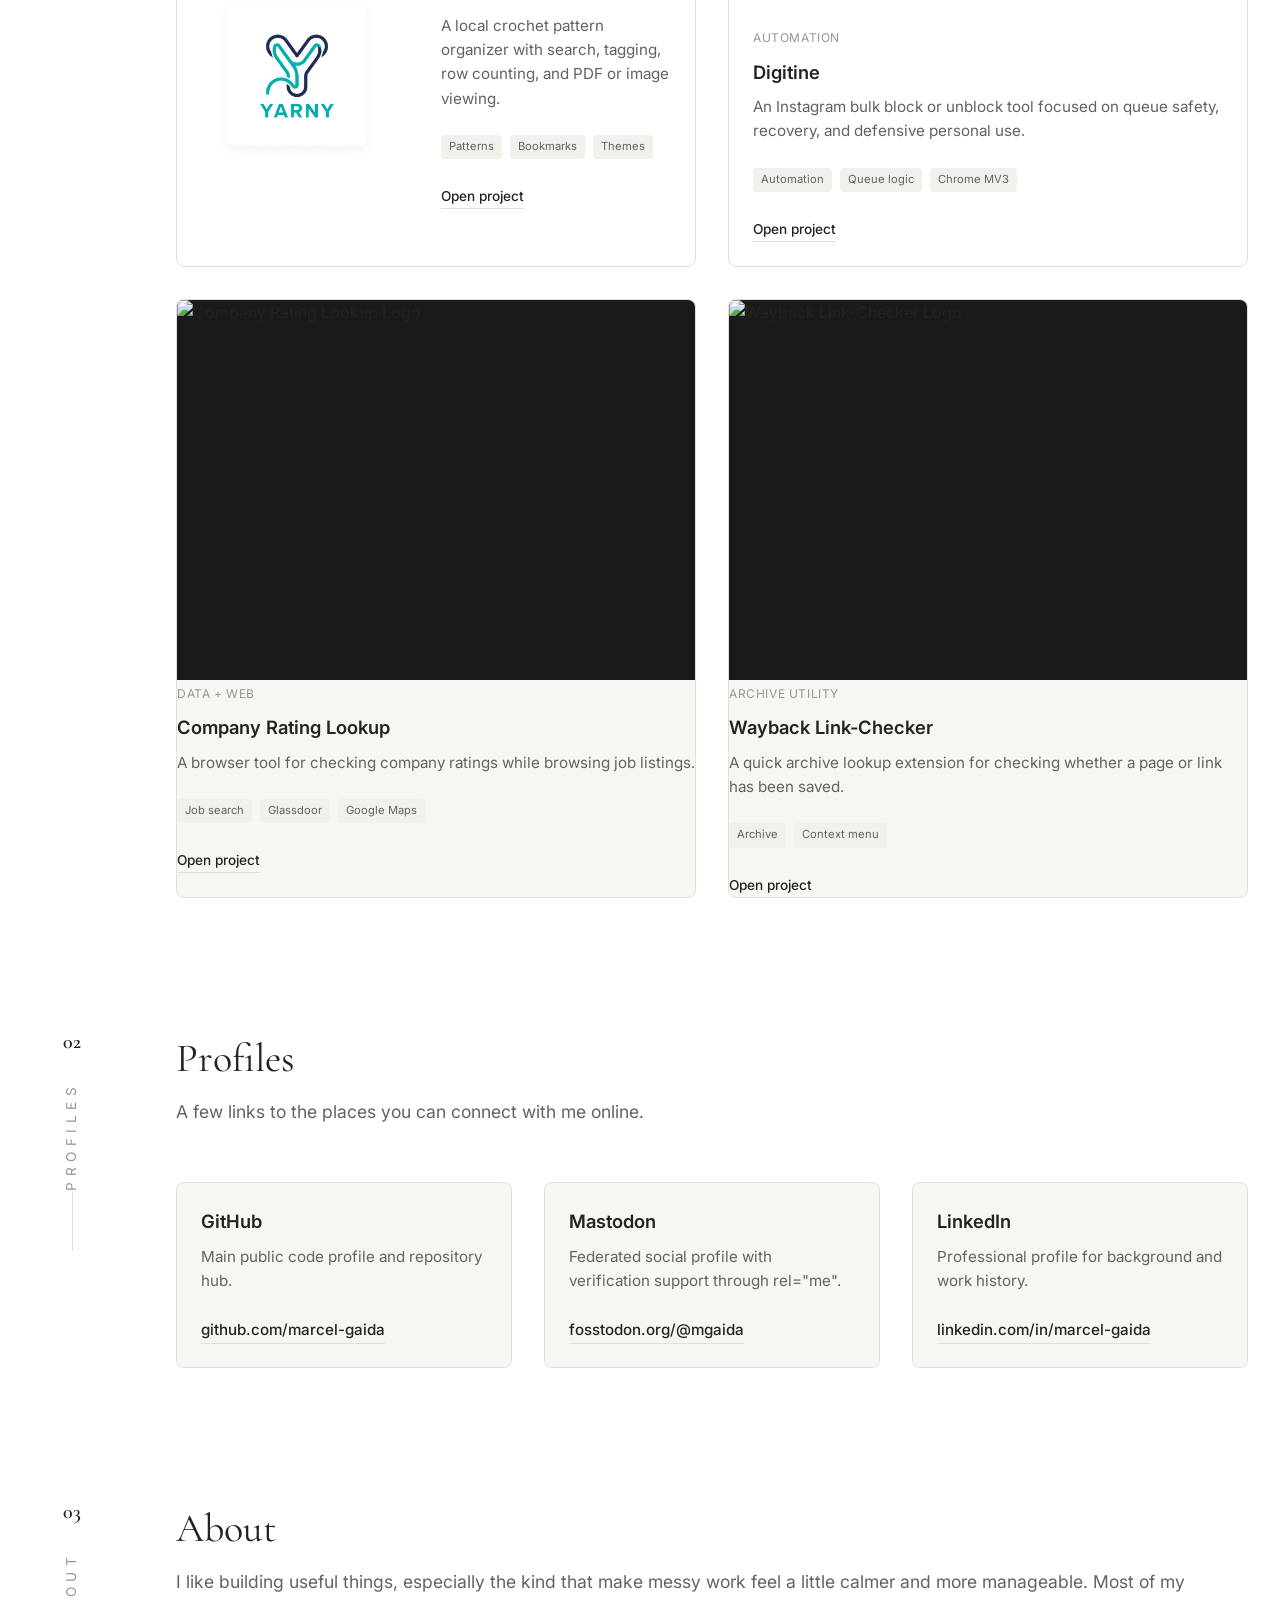
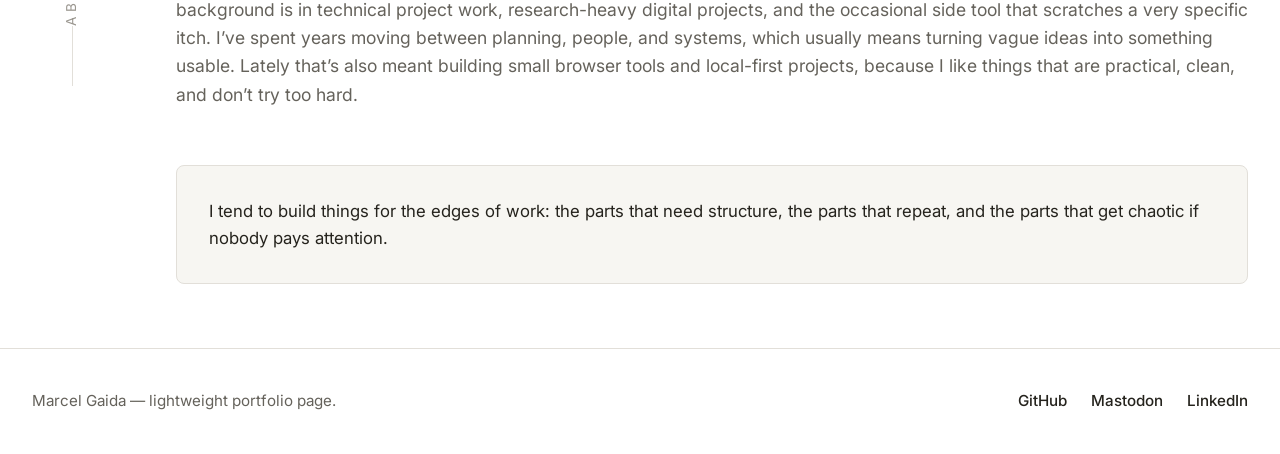
==== commit ad096e74: "Add line break before repository link" ====
--- a/index.html
+++ b/index.html
@@ -89,6 +89,7 @@
             <div>
               <h2 id="work-title">Selected work</h2>
               <p>A few representative projects that show a mix of product thinking, practical automation, and local-first tooling.</p>
+              <br>
               <a href="https://github.com/marcel-gaida/five_sugar" target="_blank" rel="noopener noreferrer" class="text-link underlined">View repository &rarr;</a>
             </div>
           </div>
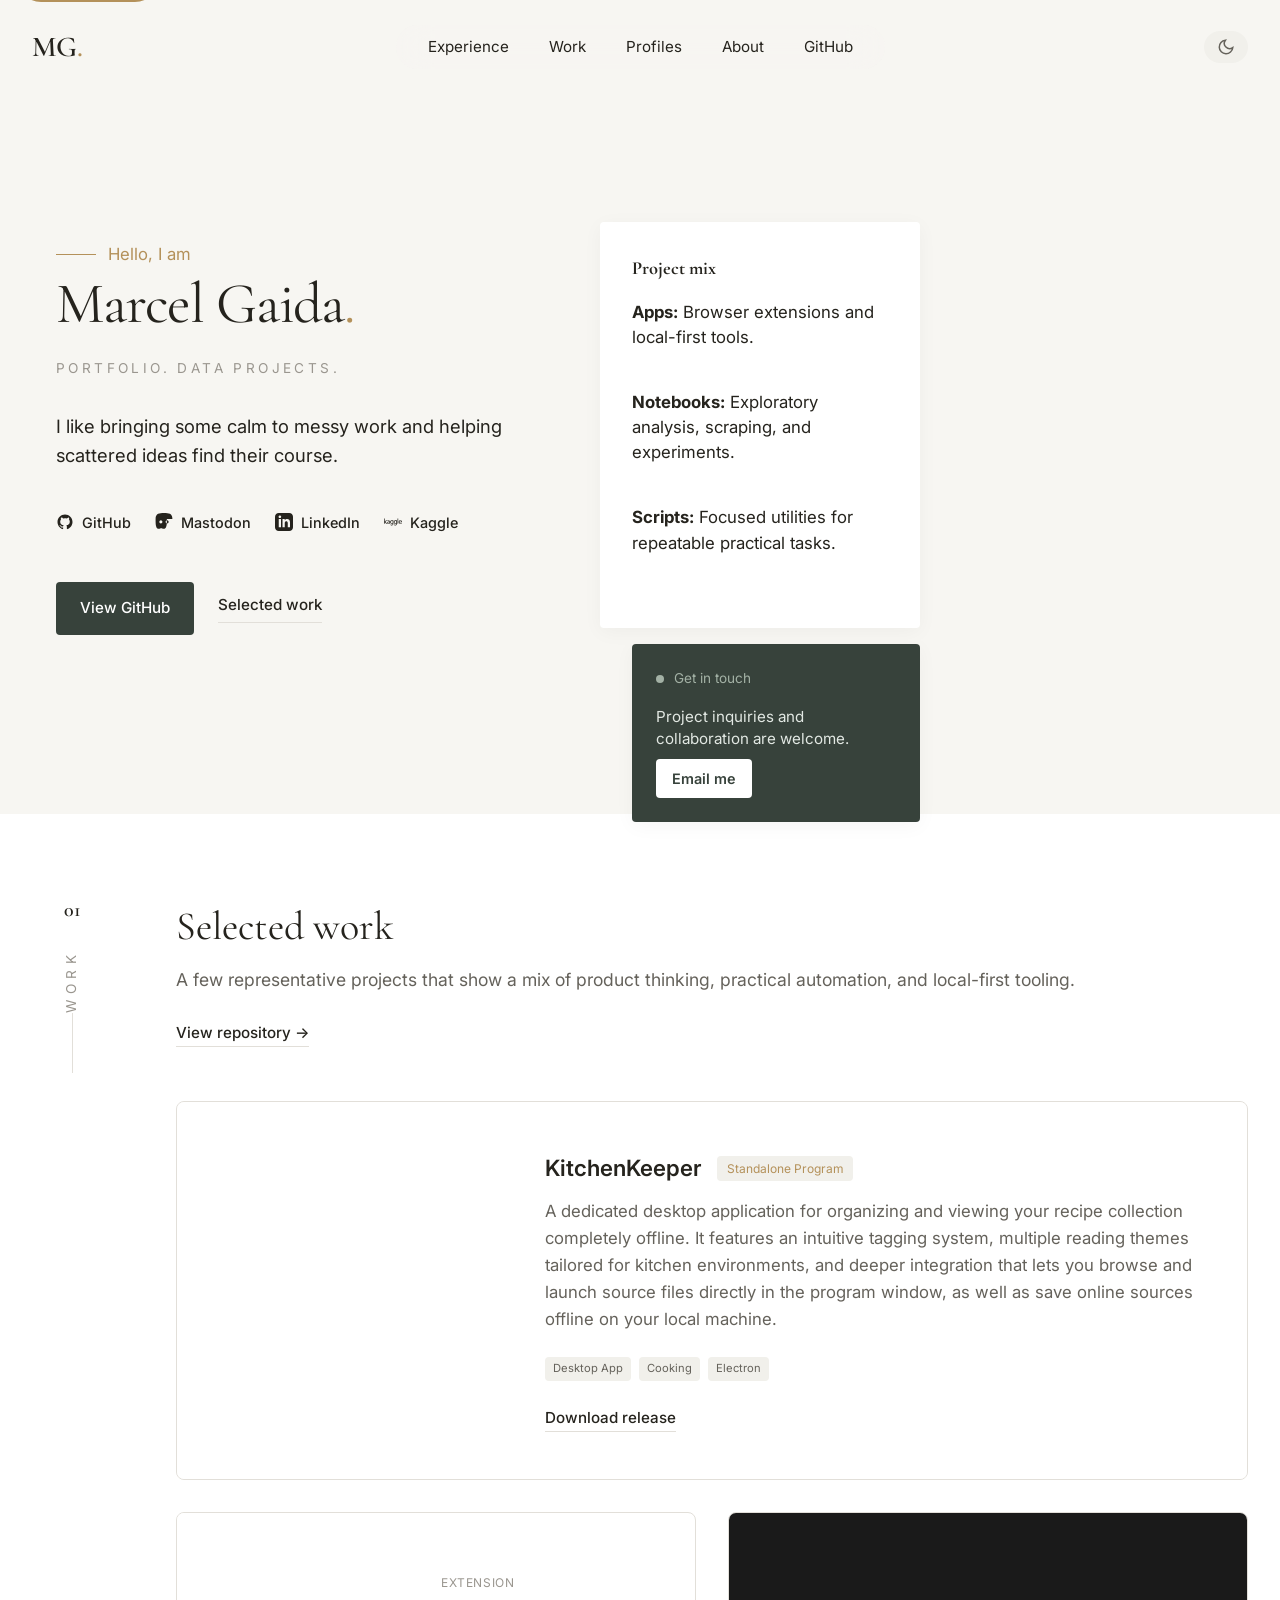
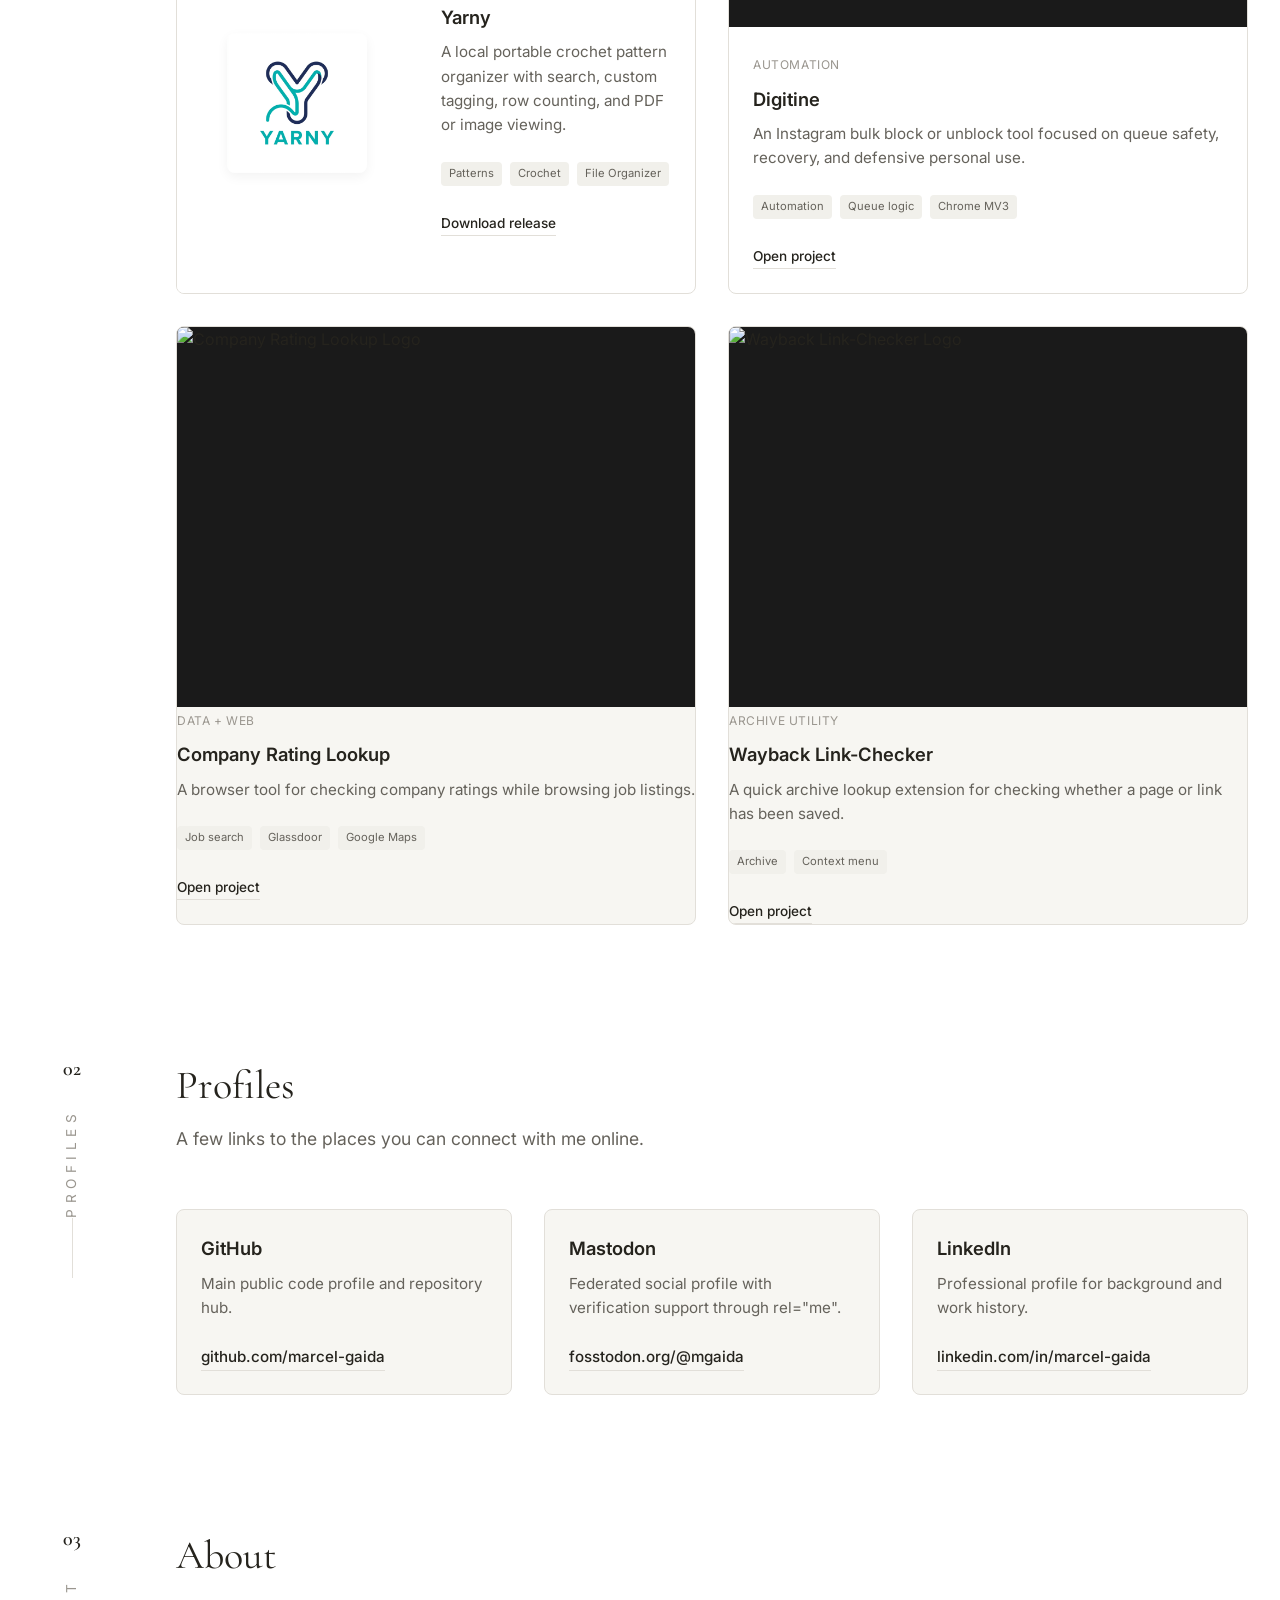
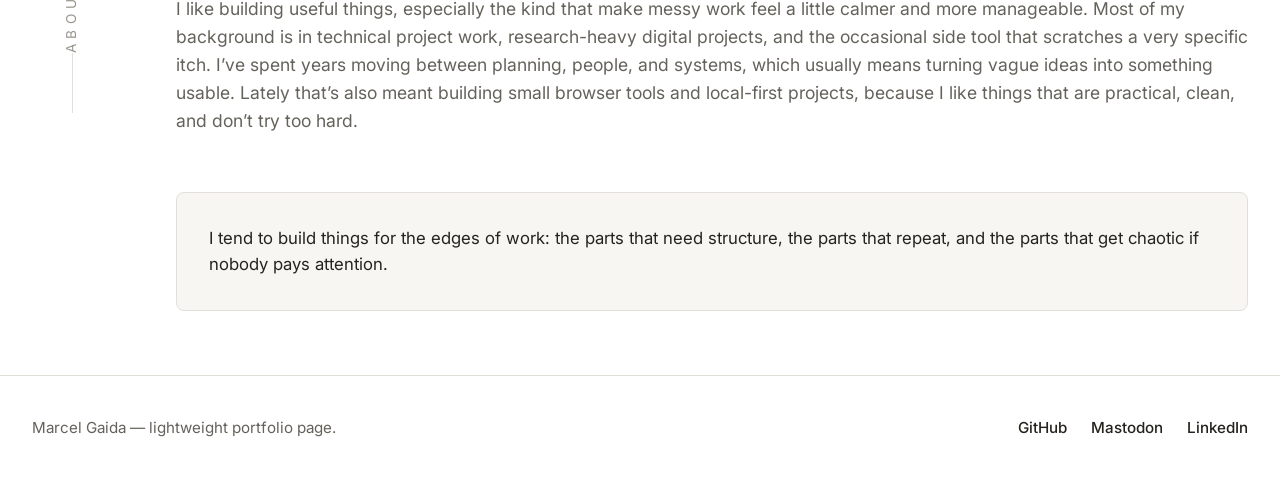
==== commit a8e11866: "Revise Yarn Vault to Yarny with new features Updated project descriptions and links for Yarny." ====
--- a/index.html
+++ b/index.html
@@ -104,15 +104,15 @@
                     <h3>KitchenKeeper</h3>
                     <span class="badge">Standalone Program</span>
                   </div>
-                  <p>A dedicated desktop application for organizing and viewing your recipe collection completely offline. It features an intuitive tagging system, multiple reading themes tailored for kitchen environments, and deep OS integration that lets you browse and launch source files directly in your native File Explorer.</p>
+                  <p>A dedicated desktop application for organizing and viewing your recipe collection completely offline. It features an intuitive tagging system, multiple reading themes tailored for kitchen environments, and deeper integration that lets you browse and launch source files directly in the program window, as well as save online sources offline on your local machine.</p>
                   
                   <div class="tag-row">
                     <span class="tag">Desktop App</span>
-                    <span class="tag">Local-first</span>
+                    <span class="tag">Cooking</span>
                     <span class="tag">Electron</span>
                   </div>
                   <div style="margin-top:1.5rem">
-                    <a href="https://github.com/marcel-gaida/five_sugar/releases/tag/v1.0.0" target="_blank" rel="noopener noreferrer" class="text-link underlined">Open project</a>
+                    <a href="https://github.com/marcel-gaida/five_sugar/releases/tag/v1.0.0" target="_blank" rel="noopener noreferrer" class="text-link underlined">Download release</a>
                   </div>
                 </div>
               </div>
@@ -128,10 +128,10 @@
                   <div class="project-header" style="margin-bottom:0.5rem">
                     <span style="font-size: 0.75rem; text-transform:uppercase; color:var(--faint); letter-spacing:0.05em;">Extension</span>
                   </div>
-                  <h3>Yarn Vault</h3>
-                  <p>A local crochet pattern organizer with search, tagging, row counting, and PDF or image viewing.</p>
-                  <div class="tag-row" style="margin-bottom:1.5rem"><span class="tag">Patterns</span><span class="tag">Bookmarks</span><span class="tag">Themes</span></div>
-                  <div><a href="https://github.com/marcel-gaida/five_sugar/tree/main/apps/yarnvault" target="_blank" class="text-link underlined" style="font-size:0.85rem">Open project</a></div>
+                  <h3>Yarny</h3>
+                  <p>A local portable crochet pattern organizer with search, custom tagging, row counting, and PDF or image viewing.</p>
+                  <div class="tag-row" style="margin-bottom:1.5rem"><span class="tag">Patterns</span><span class="tag">Crochet</span><span class="tag">File Organizer</span></div>
+                  <div><a href="https://github.com/marcel-gaida/five_sugar/releases" target="_blank" class="text-link underlined" style="font-size:0.85rem">Download release</a></div>
                 </div>
               </article>
               
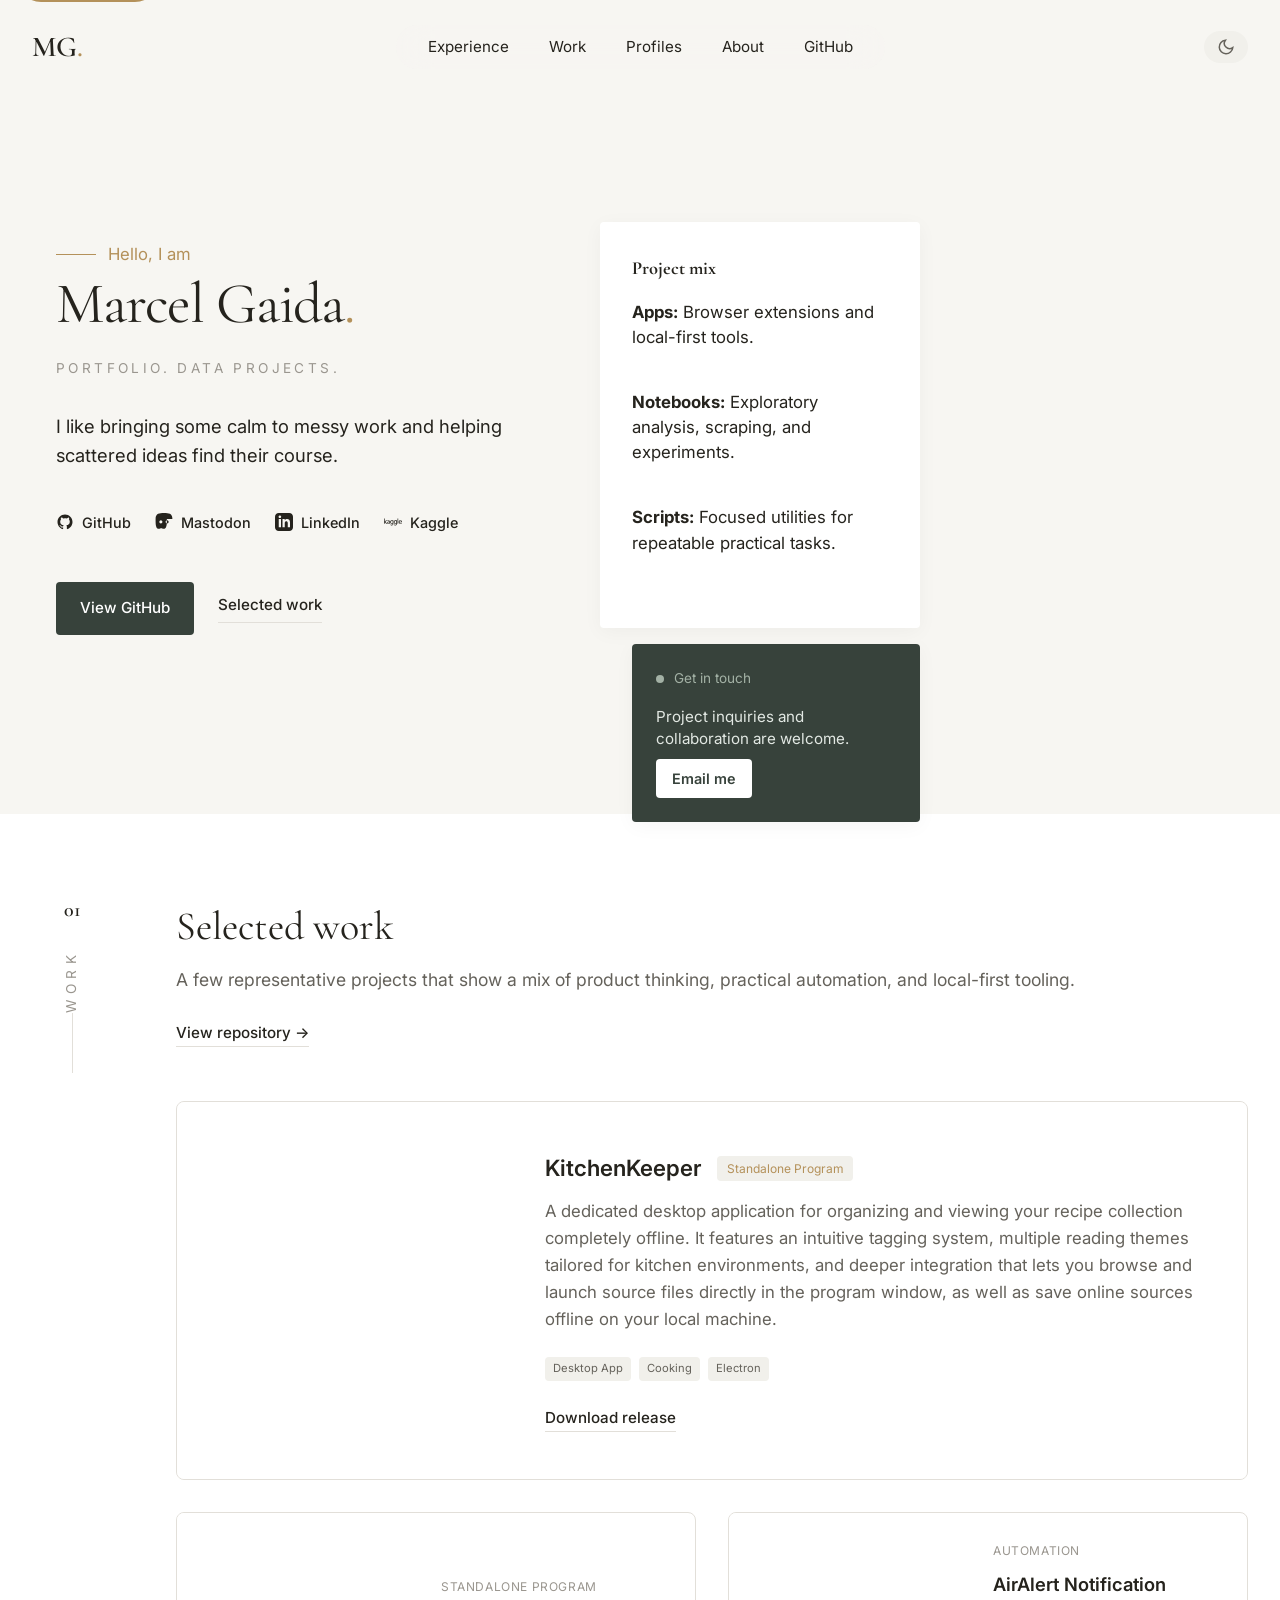
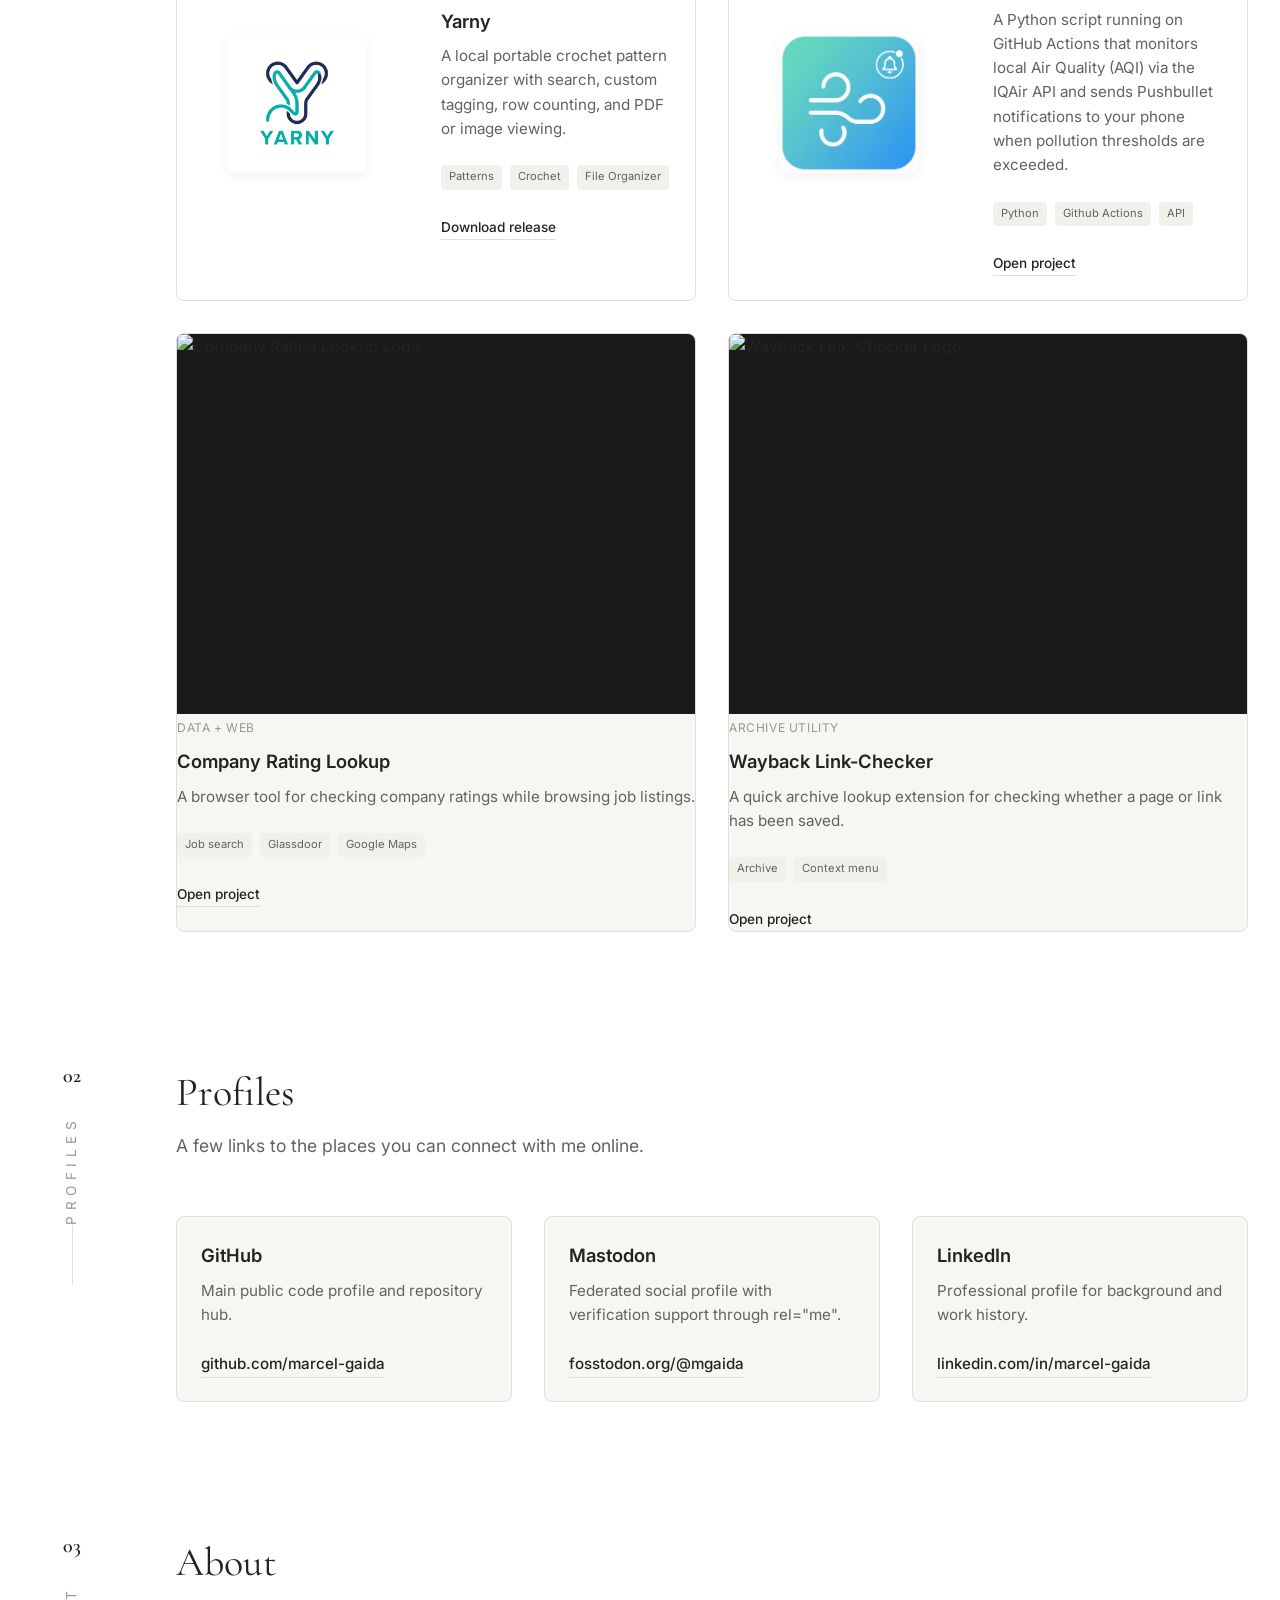
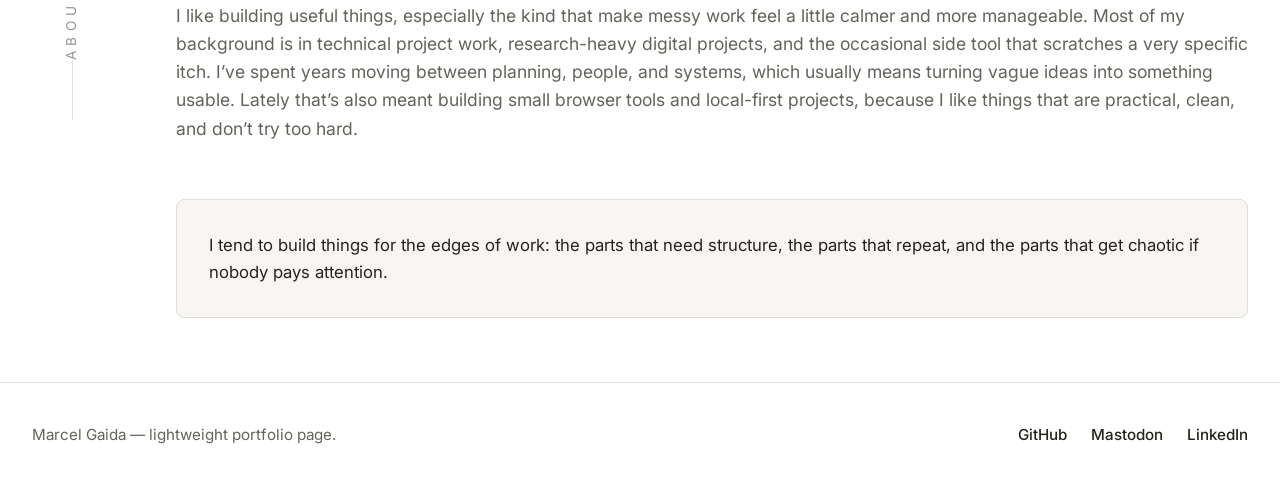
==== commit d307031f: "Update project details and replace Digitine with AirAlert" ====
--- a/index.html
+++ b/index.html
@@ -126,7 +126,7 @@
                 </div>
                 <div class="project-body">
                   <div class="project-header" style="margin-bottom:0.5rem">
-                    <span style="font-size: 0.75rem; text-transform:uppercase; color:var(--faint); letter-spacing:0.05em;">Extension</span>
+                    <span style="font-size: 0.75rem; text-transform:uppercase; color:var(--faint); letter-spacing:0.05em;">Standalone Program</span>
                   </div>
                   <h3>Yarny</h3>
                   <p>A local portable crochet pattern organizer with search, custom tagging, row counting, and PDF or image viewing.</p>
@@ -135,16 +135,18 @@
                 </div>
               </article>
               
-              <article class="project-card" data-layout="stack">
-                <div class="project-media" style="background-image: url('https://images.unsplash.com/photo-1455390582262-044cdead27d8?w=600&q=80')"></div>
+              <article class="project-card">
+                <div class="project-media">
+                  <img src="images/air_alert.png" alt="AirAlert Notification Logo">
+                </div>
                 <div class="project-body">
                   <div class="project-header" style="margin-bottom:0.5rem">
                     <span style="font-size: 0.75rem; text-transform:uppercase; color:var(--faint); letter-spacing:0.05em;">Automation</span>
                   </div>
-                  <h3>Digitine</h3>
-                  <p>An Instagram bulk block or unblock tool focused on queue safety, recovery, and defensive personal use.</p>
-                  <div class="tag-row" style="margin-bottom:1.5rem"><span class="tag">Automation</span><span class="tag">Queue logic</span><span class="tag">Chrome MV3</span></div>
-                  <div><a href="https://github.com/marcel-gaida/five_sugar/tree/main/apps/digitine" target="_blank" class="text-link underlined" style="font-size:0.85rem">Open project</a></div>
+                  <h3>AirAlert Notification</h3>
+                  <p>A Python script running on GitHub Actions that monitors local Air Quality (AQI) via the IQAir API and sends Pushbullet notifications to your phone when pollution thresholds are exceeded.</p>
+                  <div class="tag-row" style="margin-bottom:1.5rem"><span class="tag">Python</span><span class="tag">Github Actions</span><span class="tag">API</span></div>
+                  <div><a href="https://github.com/marcel-gaida/AirAlert_Notification" target="_blank" class="text-link underlined" style="font-size:0.85rem">Open project</a></div>
                 </div>
               </article>
               
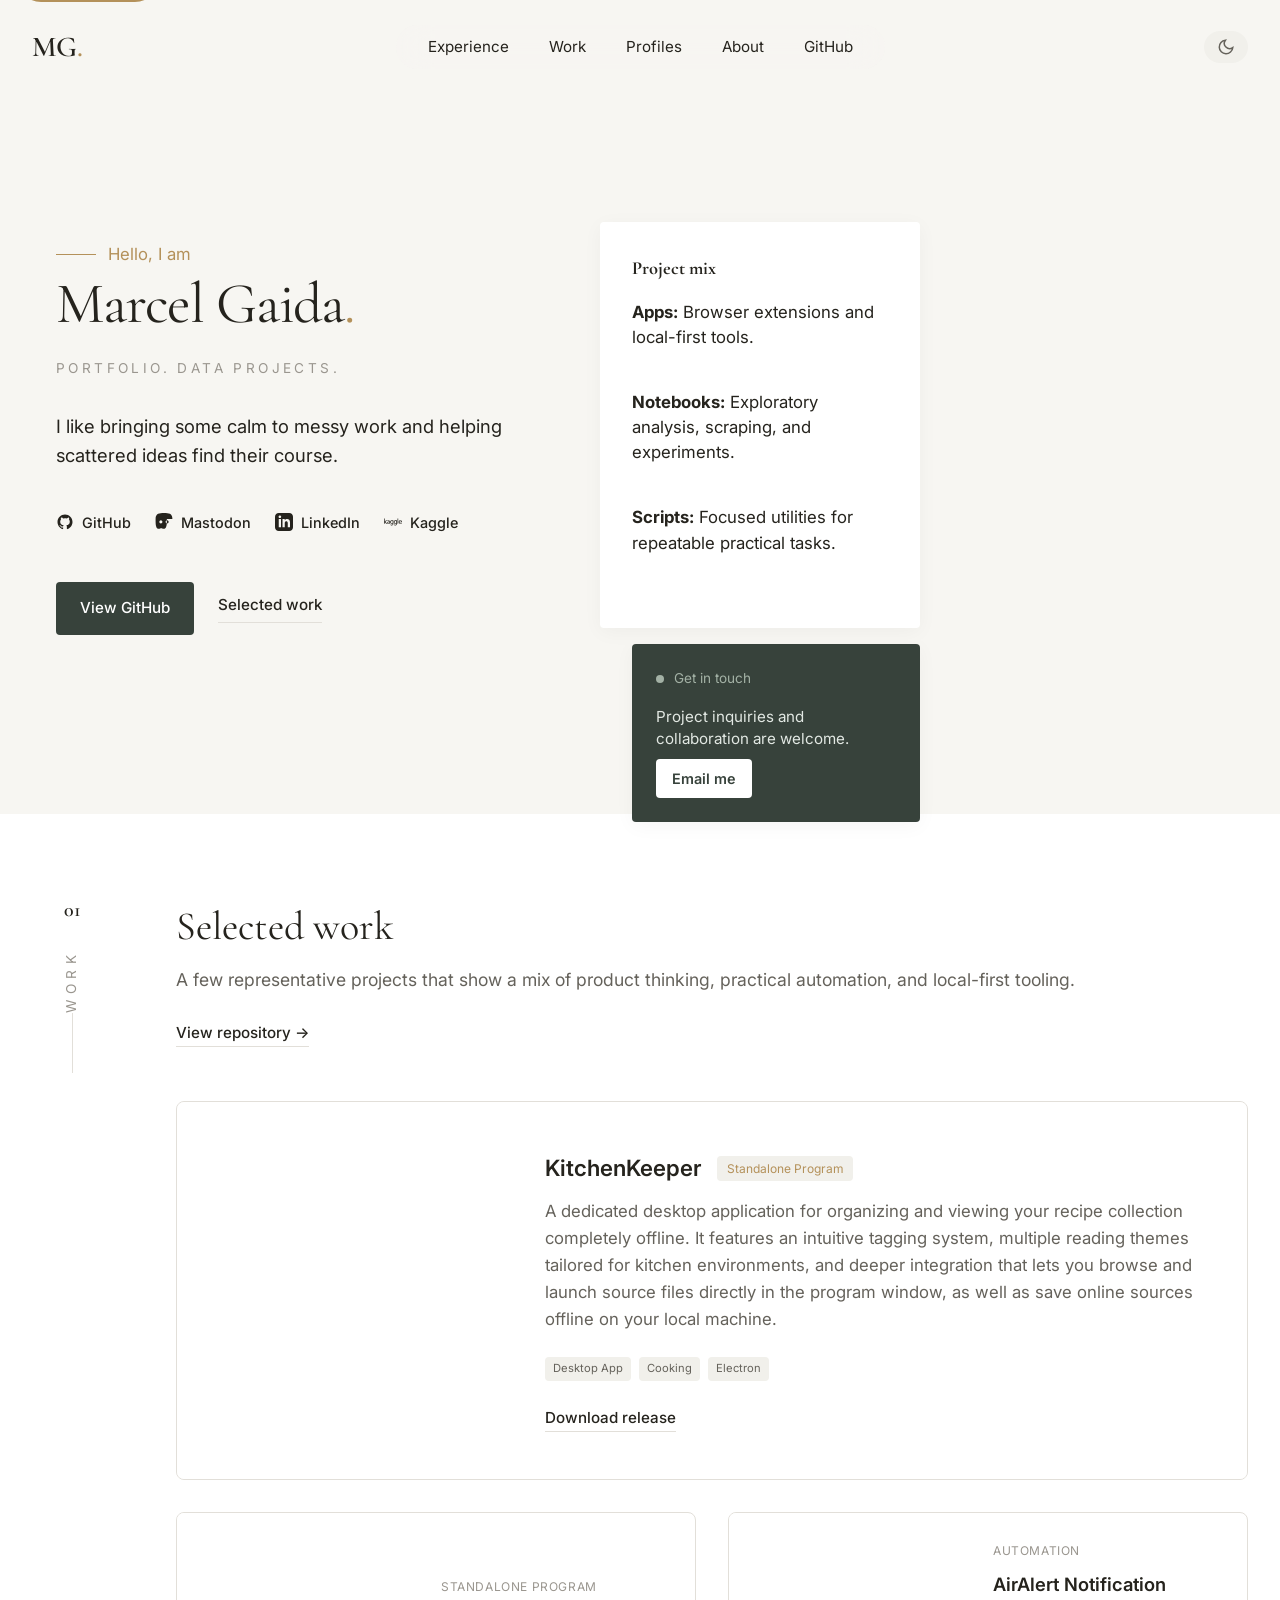
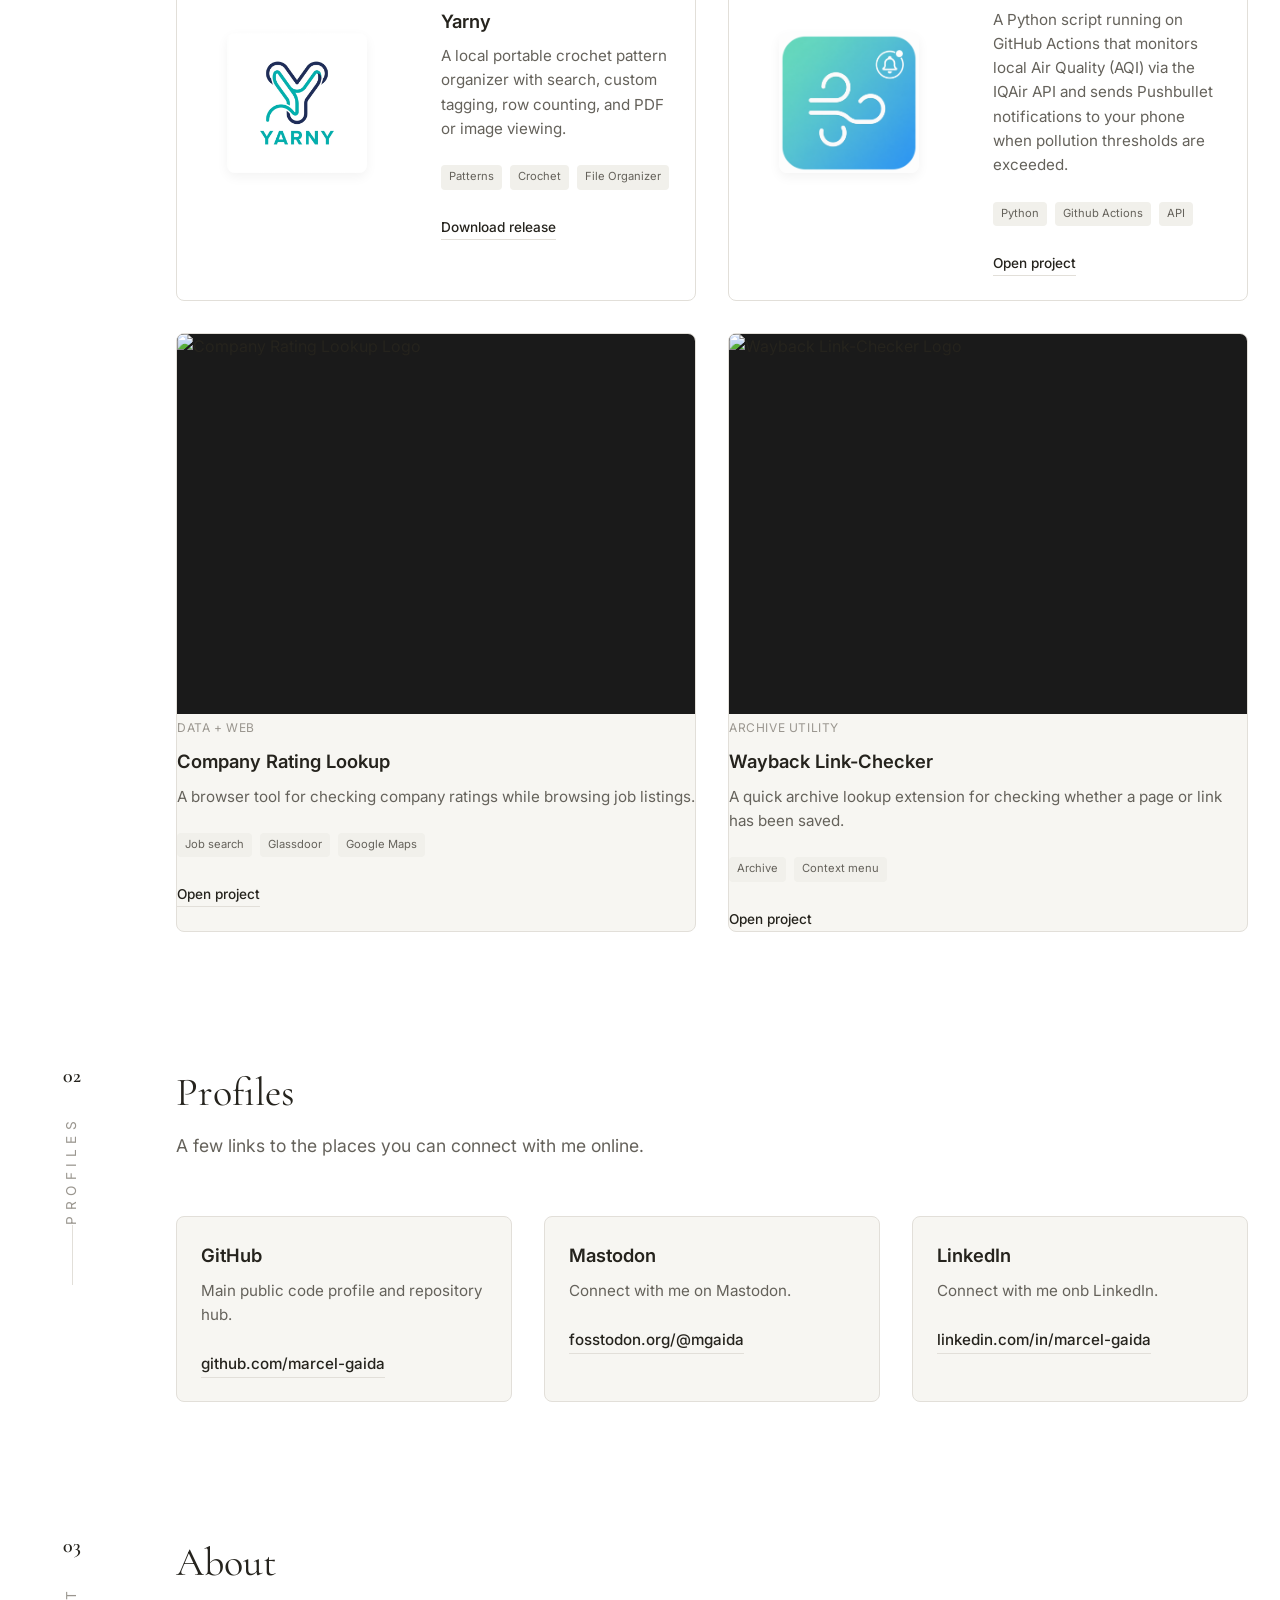
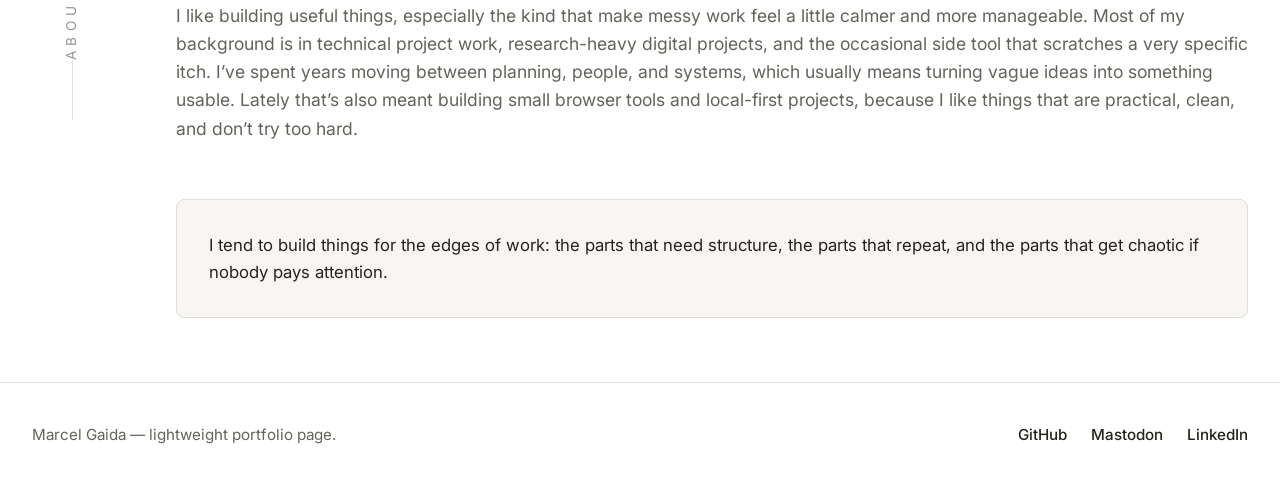
==== commit a634f4b5: "Update Mastodon and LinkedIn descriptions" ====
--- a/index.html
+++ b/index.html
@@ -210,13 +210,13 @@
             
             <article class="project-card" style="padding: 1.5rem;">
               <h3 style="font-size: 1.15rem; margin-bottom: 0.5rem;">Mastodon</h3>
-              <p style="color: var(--muted); margin-bottom: 1.5rem; font-size: 0.95rem;">Federated social profile with verification support through rel="me".</p>
+              <p style="color: var(--muted); margin-bottom: 1.5rem; font-size: 0.95rem;">Connect with me on Mastodon.</p>
               <a class="text-link underlined" rel="me" href="https://fosstodon.org/@mgaida" target="_blank" rel="noopener noreferrer">fosstodon.org/@mgaida</a>
             </article>
             
             <article class="project-card" style="padding: 1.5rem;">
               <h3 style="font-size: 1.15rem; margin-bottom: 0.5rem;">LinkedIn</h3>
-              <p style="color: var(--muted); margin-bottom: 1.5rem; font-size: 0.95rem;">Professional profile for background and work history.</p>
+              <p style="color: var(--muted); margin-bottom: 1.5rem; font-size: 0.95rem;">Connect with me onb LinkedIn.</p>
               <a class="text-link underlined" rel="me" href="https://linkedin.com/in/marcel-gaida" target="_blank" rel="noopener noreferrer">linkedin.com/in/marcel-gaida</a>
             </article>
           </div>
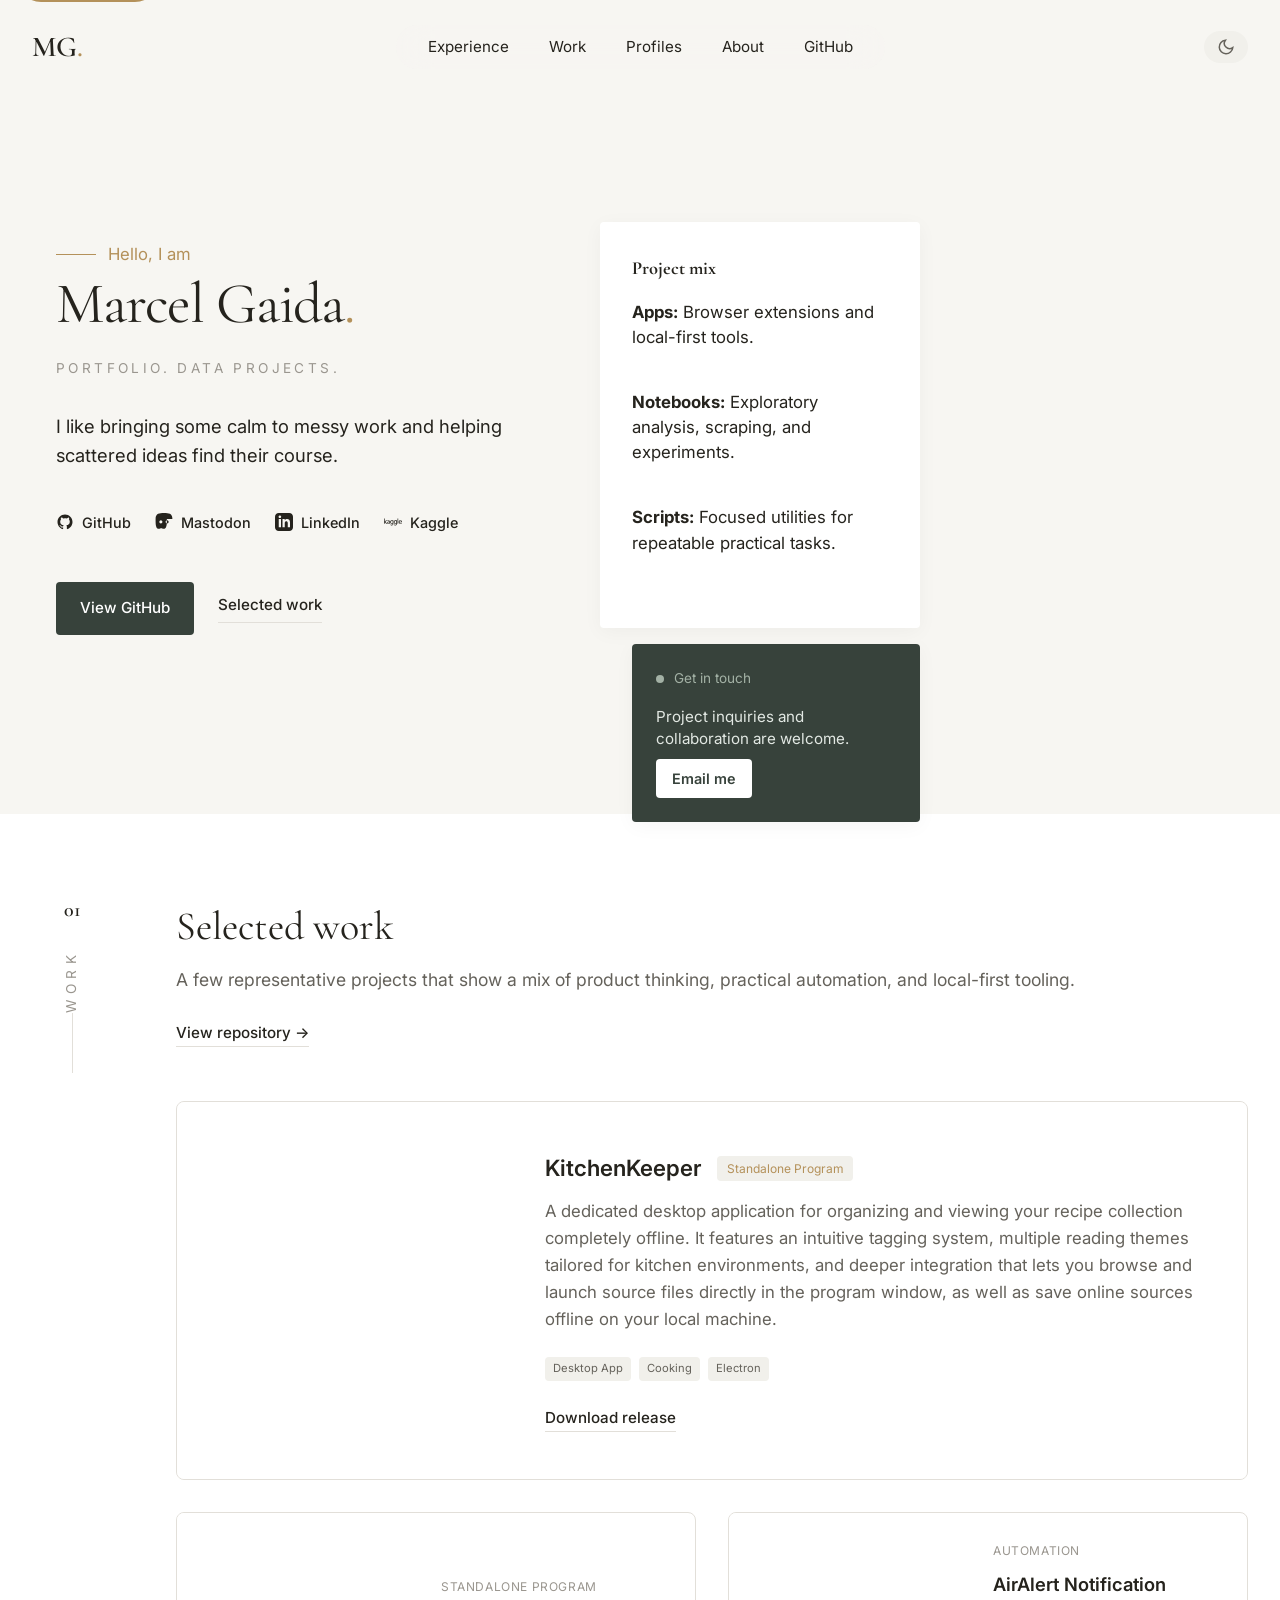
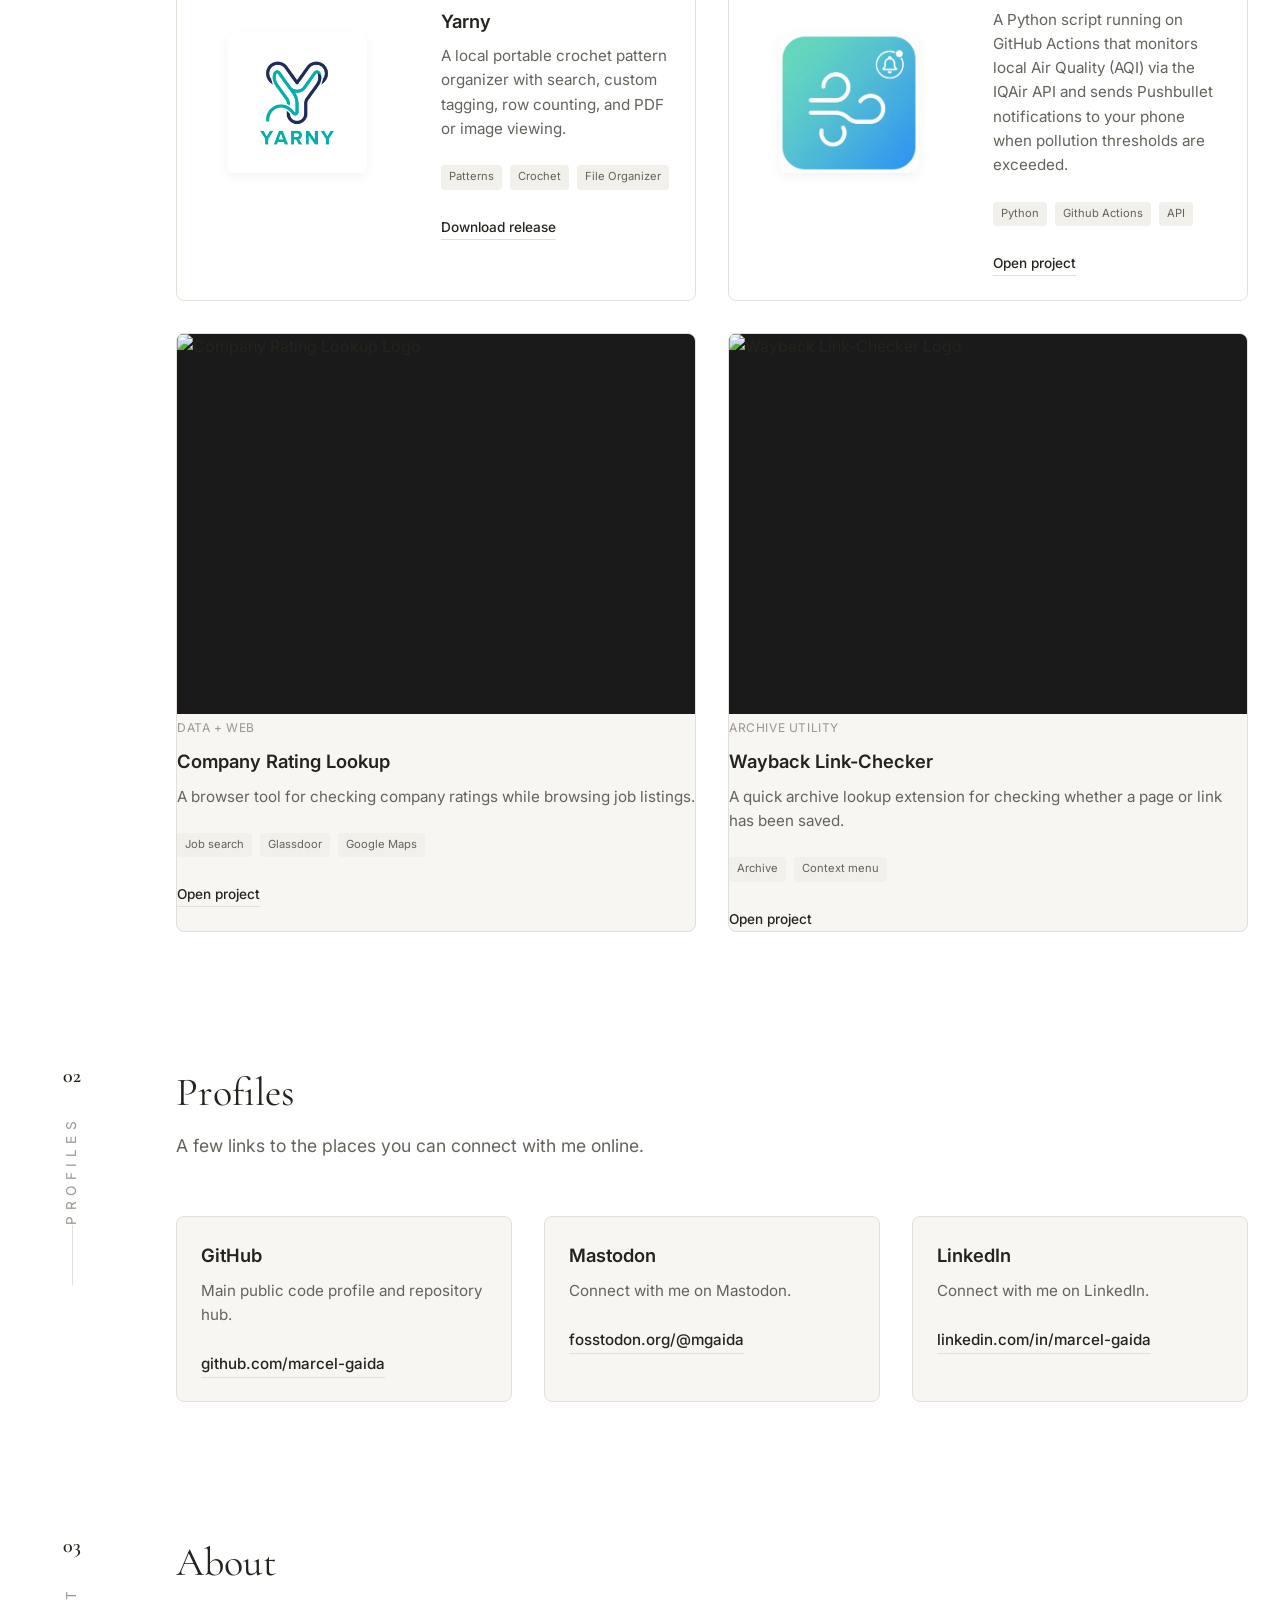
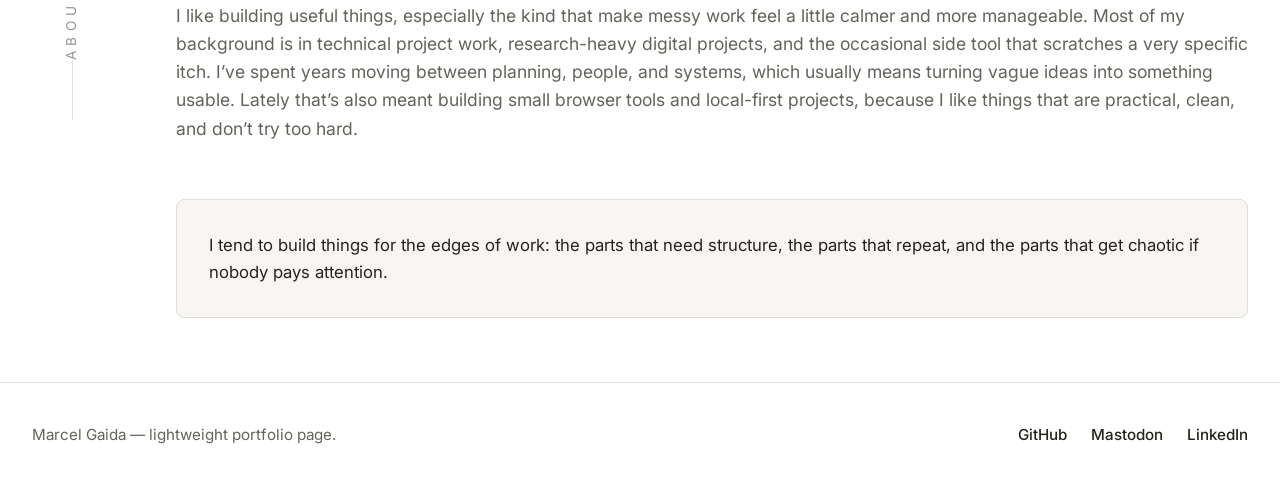
==== commit 92f5664b: "Update index.html" ====
--- a/index.html
+++ b/index.html
@@ -216,7 +216,7 @@
             
             <article class="project-card" style="padding: 1.5rem;">
               <h3 style="font-size: 1.15rem; margin-bottom: 0.5rem;">LinkedIn</h3>
-              <p style="color: var(--muted); margin-bottom: 1.5rem; font-size: 0.95rem;">Connect with me onb LinkedIn.</p>
+              <p style="color: var(--muted); margin-bottom: 1.5rem; font-size: 0.95rem;">Connect with me on LinkedIn.</p>
               <a class="text-link underlined" rel="me" href="https://linkedin.com/in/marcel-gaida" target="_blank" rel="noopener noreferrer">linkedin.com/in/marcel-gaida</a>
             </article>
           </div>
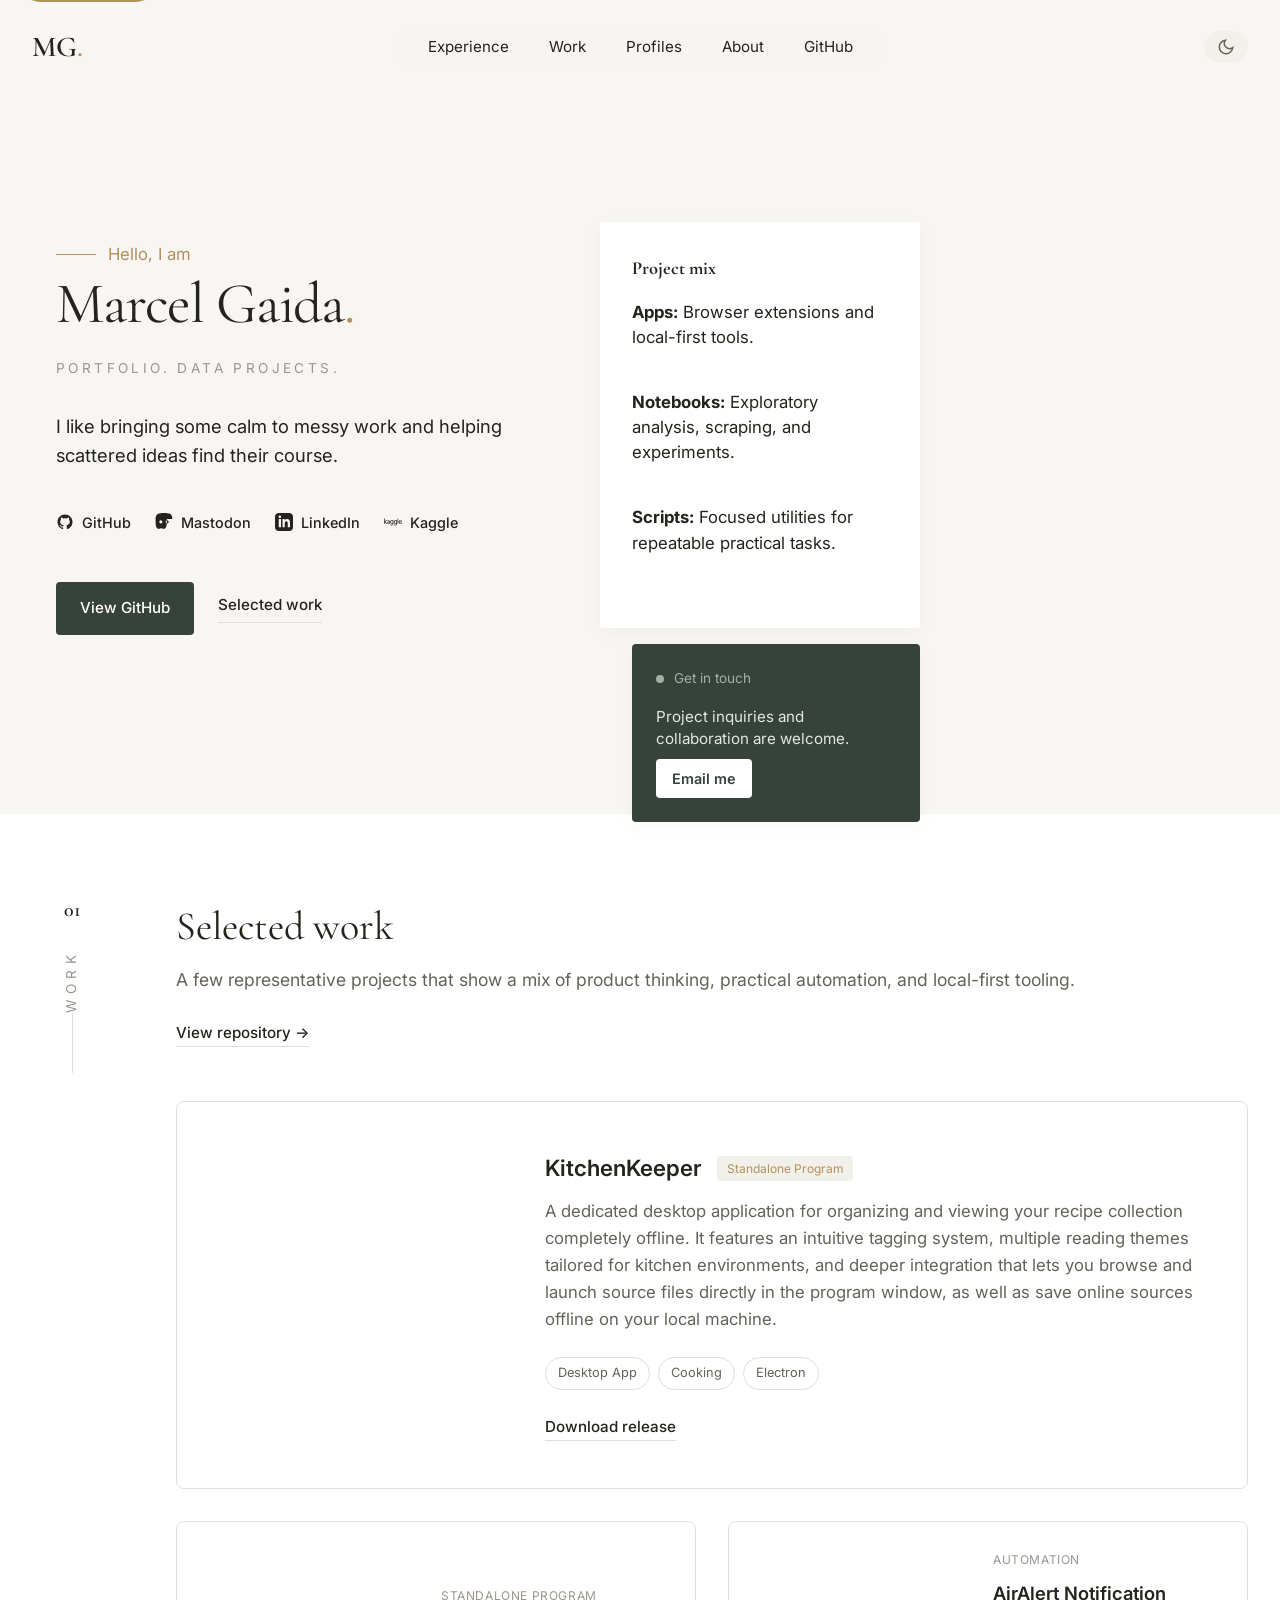
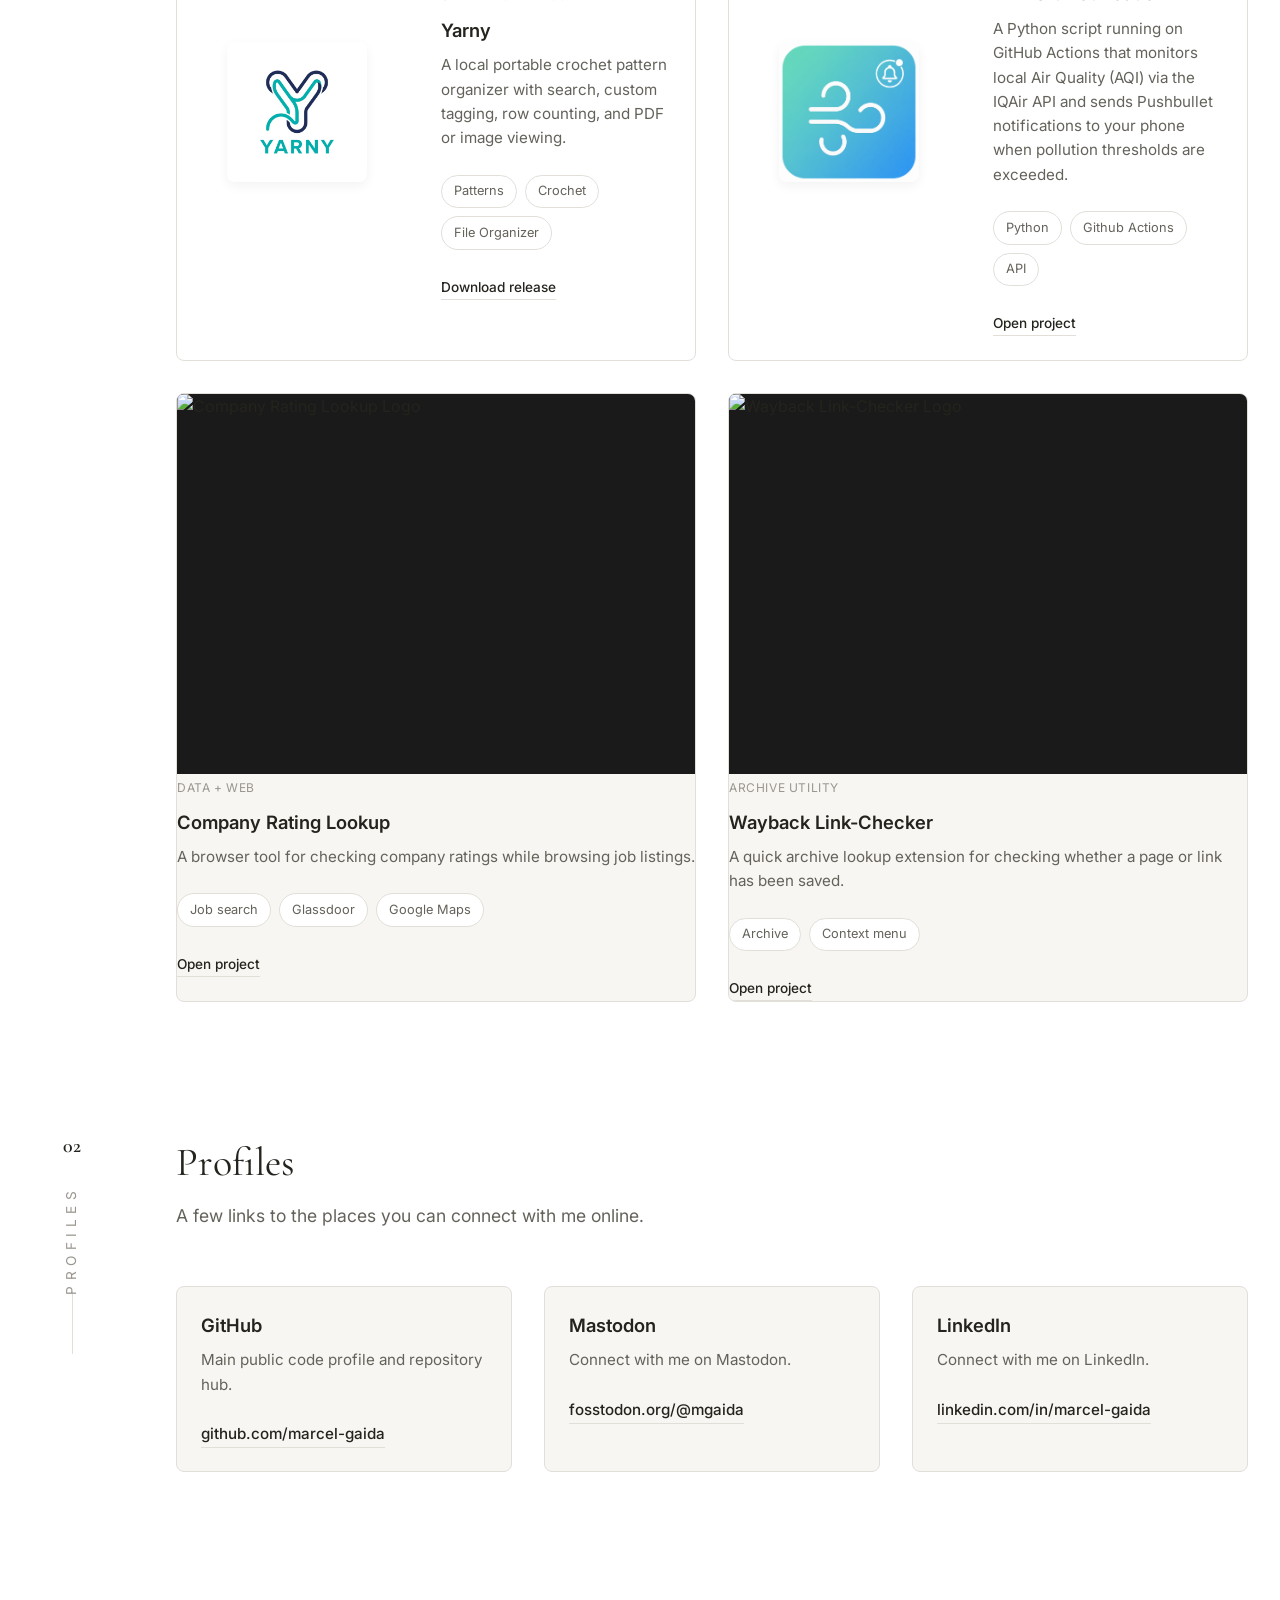
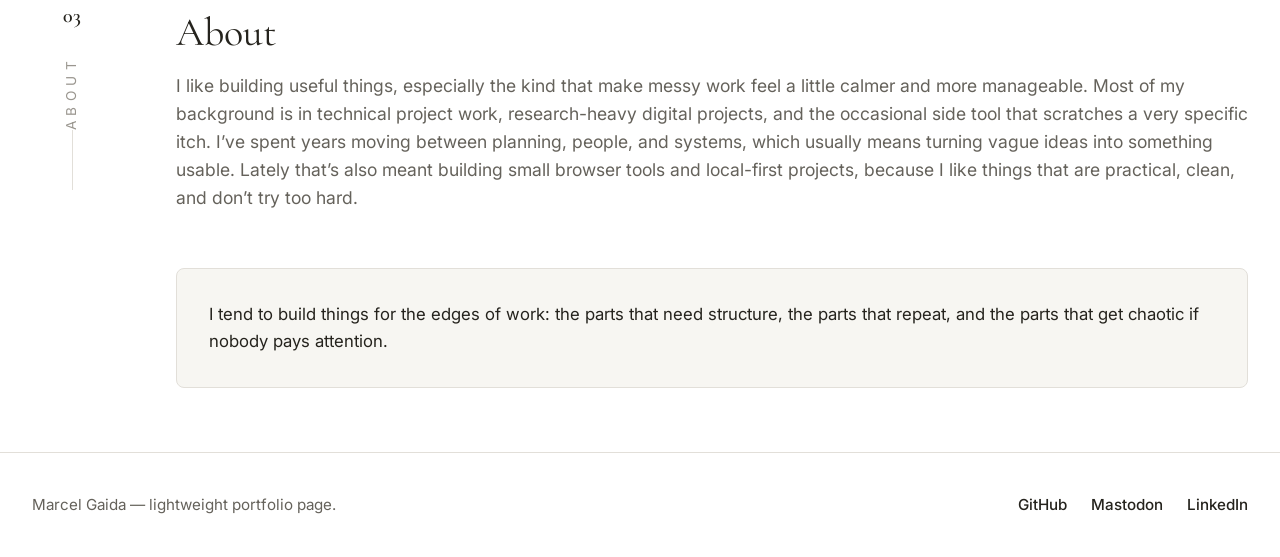
==== commit d3703bc3: "Update Open Graph description in index.html" ====
--- a/index.html
+++ b/index.html
@@ -8,13 +8,15 @@
   <title>Marcel Gaida — Projects and profiles</title>
   <meta name="description" content="Marcel Gaida's personal homepage: a verification-friendly portfolio with selected projects, profile links">
   <meta property="og:title" content="Marcel Gaida">
-  <meta property="og:description" content="Projects, profiles, and verification links.">
+  <meta property="og:description" content="Projects, profiles, and links.">
   <meta property="og:type" content="website">
   <meta name="theme-color" content="#f7f6f2">
   <link rel="me" href="https://github.com/marcel-gaida">
   <link rel="me" href="https://fosstodon.org/@mgaida">
   <link rel="me" href="https://linkedin.com/in/marcel-gaida">
   <link rel="stylesheet" href="style.css">
+  <script data-goatcounter="https://mgaida.goatcounter.com/count"
+        async src="//gc.zgo.at/count.js"></script>
 </head>
 <body>
   <a class="skip-link" href="#content" style="position:absolute;left:1rem;top:-3rem;background:var(--accent);color:#fff;padding:.75rem 1rem;border-radius:999px;z-index:30;">Skip to content</a>
--- a/style.css
+++ b/style.css
@@ -510,10 +510,11 @@
   flex-wrap: wrap;
 }
 .tag {
-  background: var(--panel-2);
-  padding: 0.2rem 0.5rem;
-  border-radius: 4px;
-  font-size: 0.7rem;
+  background: var(--panel);
+  border: 1px solid var(--border);
+  padding: 0.35rem 0.75rem;
+  border-radius: 999px;
+  font-size: 0.8rem;
   color: var(--muted);
   white-space: nowrap;
   display: inline-flex;
@@ -651,7 +652,6 @@
 .cv-right {
   display: flex;
   flex-direction: column;
-  gap: 2.5rem;
 }
 .skills-group h4 {
   font-size: 1.05rem;
@@ -667,6 +667,83 @@
   font-size: 0.85rem;
   color: var(--text);
   white-space: nowrap;
+}
+
+/* Metric Boxes */
+.metrics-row {
+  display: flex;
+  gap: 1rem;
+  margin-top: 1.5rem;
+}
+.metric-box {
+  background: var(--bg);
+  border: 1px solid var(--border);
+  padding: 1rem 1.25rem;
+  border-radius: var(--radius);
+  display: flex;
+  align-items: center;
+  gap: 1rem;
+  flex: 1;
+}
+.metric-box svg {
+  color: var(--accent);
+}
+.metric-val {
+  font-size: 1.4rem;
+  font-weight: 600;
+  color: var(--text);
+  line-height: 1.1;
+  font-family: var(--sans);
+}
+.metric-label {
+  font-size: 0.85rem;
+  color: var(--muted);
+}
+
+/* Education List */
+.edu-list {
+  display: flex;
+  flex-direction: column;
+  gap: 1rem;
+}
+.edu-item {
+  display: flex;
+  align-items: center;
+  gap: 1.25rem;
+  background: var(--panel);
+  border: 1px solid var(--border);
+  padding: 1.25rem;
+  border-radius: var(--radius);
+}
+.edu-icon {
+  width: 54px;
+  height: 54px;
+  border-radius: 50%;
+  background: var(--bg);
+  display: flex;
+  align-items: center;
+  justify-content: center;
+  color: var(--accent);
+  flex-shrink: 0;
+}
+.edu-details {
+  display: flex;
+  flex-direction: column;
+}
+.edu-title {
+  font-weight: 600;
+  color: var(--text);
+  font-size: 0.95rem;
+  margin-bottom: 0.15rem;
+}
+.edu-inst {
+  font-size: 0.85rem;
+  color: var(--muted);
+}
+.edu-date {
+  font-size: 0.8rem;
+  color: var(--faint);
+  margin-top: 0.15rem;
 }
 
 @media (max-width: 992px) {
